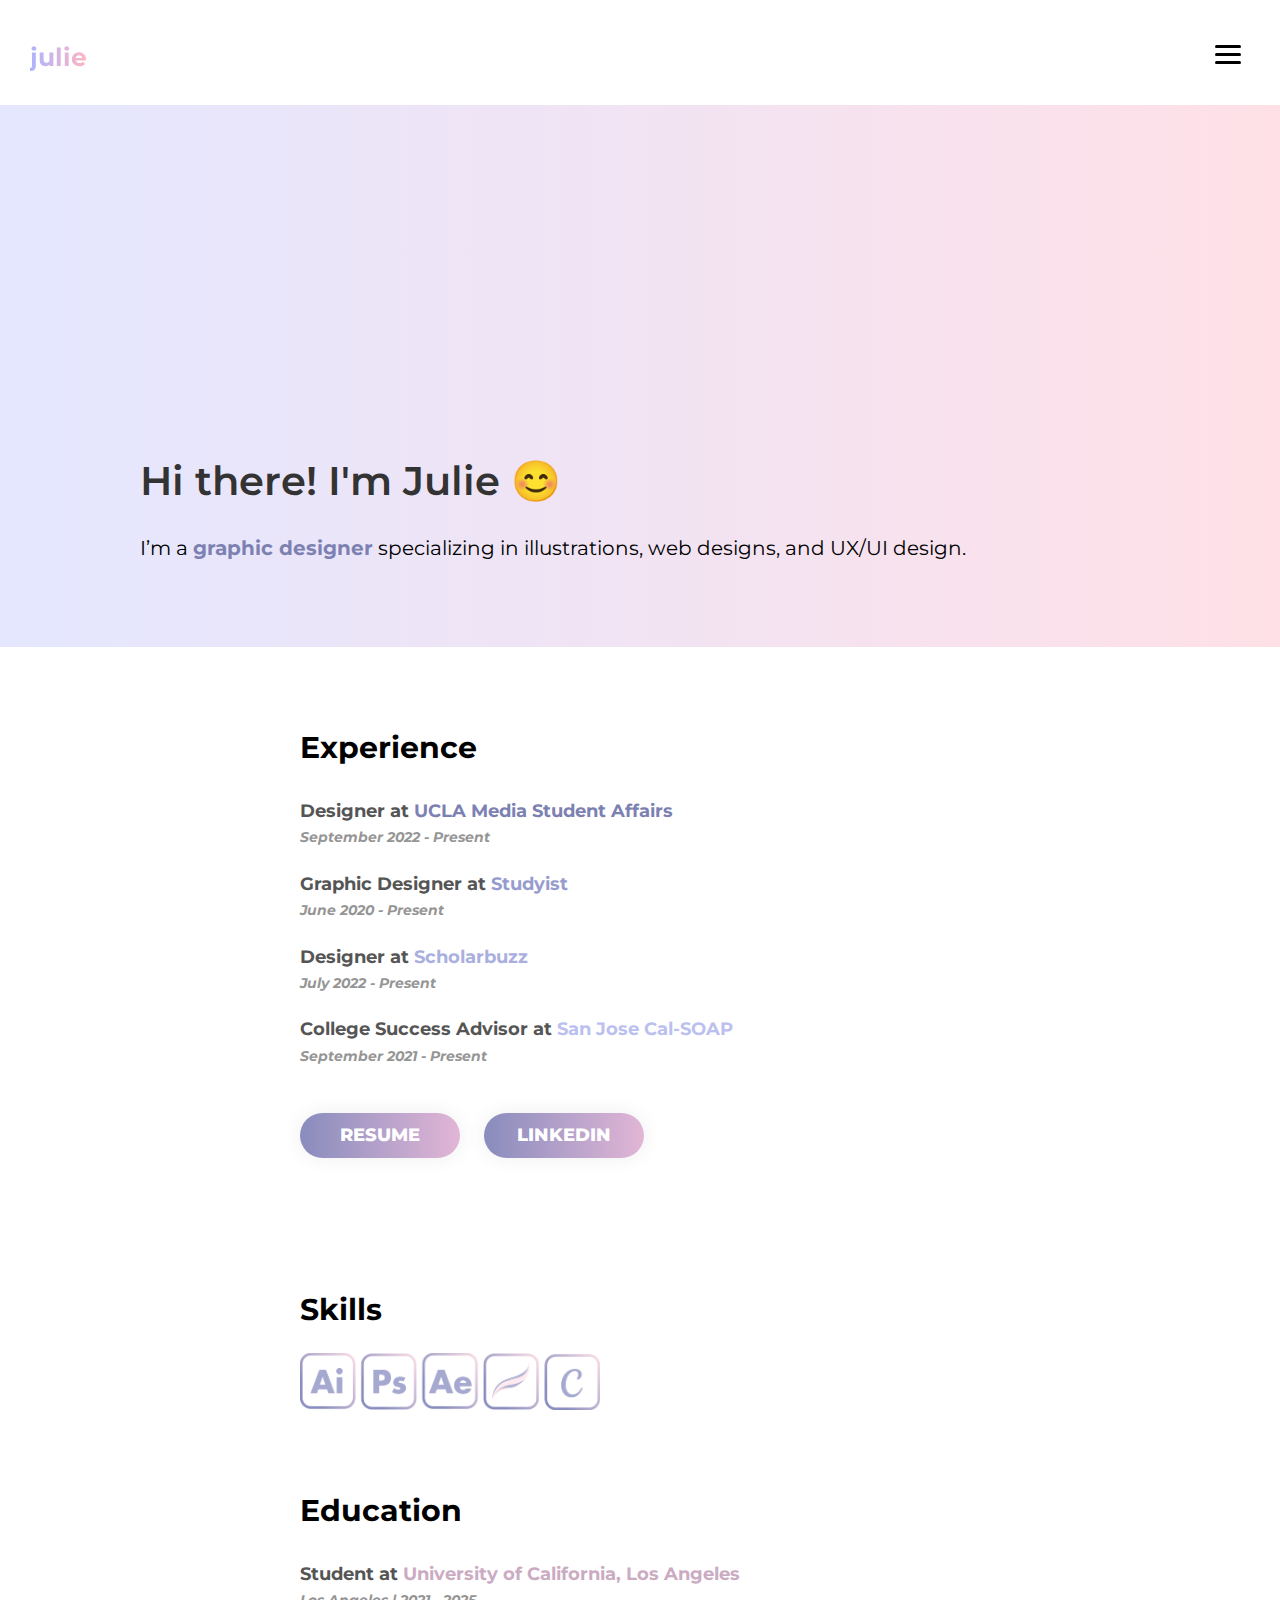
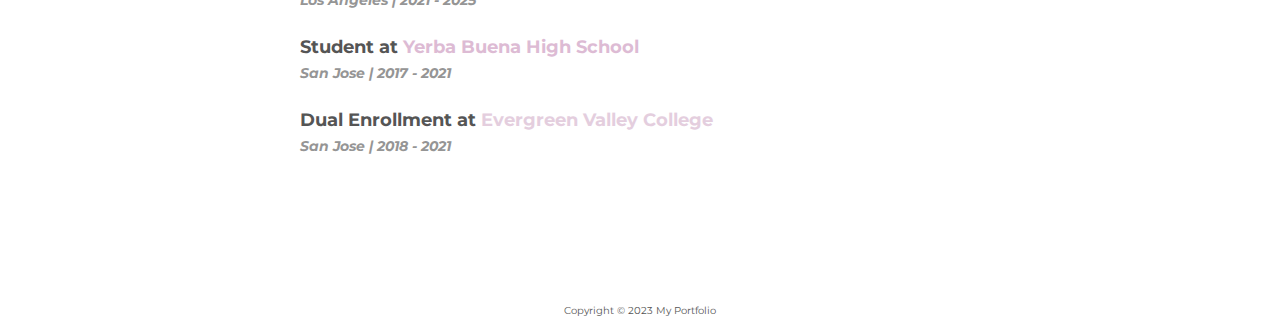
==== about.html @ 4f270ddb "Update about.html" ====
<!DOCTYPE html>
<html>
	<head>
		<title>About | Julie Phan</title>
		<meta charset="utf-8">
		<meta name="viewport" content="width=device-width, initial-scale=1.0, maximum-scale=1.0, user-scalable=no">
		<meta name="format-detection" content="telephone=no">
		<meta name="apple-mobile-web-app-capable" content="yes">
		<!-- Fonts-->
		<link rel="stylesheet" type="text/css" href="assets/fonts/fontawesome/font-awesome.min.css">
		<link rel="stylesheet" type="text/css" href="assets/fonts/pe-icon/pe-icon.css">
		<!-- Vendors-->
		<link rel="stylesheet" type="text/css" href="assets/vendors/bootstrap/grid.css">
		<link rel="stylesheet" type="text/css" href="assets/vendors/magnific-popup/magnific-popup.min.css">
		<link rel="stylesheet" type="text/css" href="assets/vendors/swiper/swiper.css">
		<!-- App & fonts-->
		<link rel="stylesheet" type="text/css" href="https://fonts.googleapis.com/css?family=Montserrat:300,400,500,600,700|Open+Sans:400,700">
		<link rel="stylesheet" type="text/css" id="app-stylesheet" href="assets/css/about.css">
		<link href="https://fonts.googleapis.com/css?family=Lexend" rel='stylesheet'>


	</head>
	
	<body>

		<div class="page-wrap" id="root">


			
			<!-- header -->
			<header class="header header--fixed">

				<div class="header__inner">
					<h5 class="logo">julie</h5>
					<div class="navbar-toggle" id="fs-button">
						<div class="navbar-icon"><span></span></div>
					</div>
				</div>
				
				<!-- fullscreenmenu__module -->
				<div class="fullscreenmenu__module" trigger="#fs-button">
					
					<!-- overlay-menu -->
					<nav class="overlay-menu">
						
						<!--  -->
						<ul class="wil-menu-list">
							<li class="current-menu-item"><a href="index.html">Home</a>
							</li>

							<li><a href="work.html">Work</a>
							</li>

							<li><a href="project.html">Project</a>
							</li>

							<li><a href="about.html">About</a>
							</li>
	
	
						</ul><!--  -->
						
					</nav><!-- End / overlay-menu -->
					
				</div><!-- End / fullscreenmenu__module -->
				
			</header><!-- End / header -->
			




	<!-- First Box -->

	<section class="bg-about">

	
<br>
<br>
<br>
<br>

			<div class="container">

				
				
				<section id="julie-img">
					<img src="assets/img/me.png" alt="">
				</section>
			
				
				<section id="julie-p">

					

					<h3 class="about__title"><br>Hi there! I'm Julie &#128522</h3>
					<br>
					<p class="about__text">I’m a <span style="color: #7C81B2"><strong>graphic designer</strong></span> specializing in illustrations, web designs, and UX/UI design. 

					<br>	

					</p>
			
				</section>

			</div>

			<br>
			<br>

	</section>

<section class="bg-white">

<div class="big-box">


<section class="about-huge-text">Experience</section>


	<div class="about-boxes">



		<div class="about-detail">

			Designer at
			<span style="color: #7C81B2">UCLA Media Student Affairs</span><br>
			<span style="color: #959595"><small><em>September 2022 - Present</em></small></span>

		</div>

		<br>

		<div class="about-detail">

			Graphic Designer at 
			<span style="color: #979CCE">Studyist</span><br>
			<span style="color: #959595"><small><em>June 2020 - Present</em></small></span>

		</div>

		<br>

		<div class="about-detail">

			Designer at
			<span style="color: #AAAFE0">Scholarbuzz</span><br>
			<span style="color: #959595"><small><em>July 2022 - Present</em></small></span>

		</div>

		<br>

		<div class="about-detail">

			College Success Advisor at
			<span style="color: #BBC0EF">San Jose Cal-SOAP</span><br>
			<span style="color: #959595"><small><em>September 2021 - Present</em></small></span>

		</div>

		<br>
		<br>

	</div>


		<a class="gradient-button gradient-button-1" a href="Julie_Phan_Resume.pdf" target="_blank">Resume</a>
		<a class="gradient-button gradient-button-2" a href="https://www.linkedin.com/in/juliephan12/" target="_blank">Linkedin</a>



<br>
<br>
<br>



<section class="about-huge-text">Skills</section>

<br>

		<img class="resize" src="assets/img/skills-logo.png" >



<section class="about-huge-text">Education</section>


	<div class="about-boxes">



		<div class="about-detail">

			Student at
			<span style="color: #CBABC2">University of California, Los Angeles</span><br>
			<span style="color: #959595"><small><em>Los Angeles | 2021 - 2025</em></small></span>

		</div>

		<br>

		<div class="about-detail">

			Student at
			<span style="color: #DDBBD4">Yerba Buena High School</span><br>
			<span style="color: #959595"><small><em>San Jose | 2017 - 2021</em></small></span>

		</div>

		<br>

		<div class="about-detail">

			Dual Enrollment at
			<span style="color: #E4CEDE">Evergreen Valley College</span><br>
			<span style="color: #959595"><small><em>San Jose | 2018 - 2021</em></small></span>

		</div>

		<br>
		<br>

	</div>



</div>
			<!-- footer -->

			<br>
			<br>
			<br>
			<br>

			<footer id="main-footer">
				<p>Copyright &copy; 2023 My Portfolio</p>

			</footer>



</section>






			<!-- End / Section -->
				

		<!-- Vendors-->
		<script type="text/javascript" src="assets/vendors/jquery/jquery.min.js"></script>
		<script type="text/javascript" src="assets/vendors/imagesloaded/imagesloaded.pkgd.js"></script>
		<script type="text/javascript" src="assets/vendors/isotope-layout/isotope.pkgd.js"></script>
		<script type="text/javascript" src="assets/vendors/jquery-one-page/jquery.nav.min.js"></script>
		<script type="text/javascript" src="assets/vendors/jquery.easing/jquery.easing.min.js"></script>
		<script type="text/javascript" src="assets/vendors/jquery.matchHeight/jquery.matchHeight.min.js"></script>
		<script type="text/javascript" src="assets/vendors/magnific-popup/jquery.magnific-popup.min.js"></script>
		<script type="text/javascript" src="assets/vendors/masonry-layout/masonry.pkgd.js"></script>
		<script type="text/javascript" src="assets/vendors/jquery.waypoints/jquery.waypoints.min.js"></script>
		<script type="text/javascript" src="assets/vendors/swiper/swiper.jquery.js"></script>
		<script type="text/javascript" src="assets/vendors/menu/menu.js"></script>
		<script type="text/javascript" src="assets/vendors/typed/typed.min.js"></script>
		<!-- App-->
		<script type="text/javascript" src="assets/js/main.js"></script>

	</body>
</html>
---- assets/fonts/pe-icon/pe-icon.css ----
@font-face {
	font-family: 'Pe-icon-7-stroke';
	src:url('fonts/Pe-icon-7-stroke.eot?d7yf1v');
	src:url('fonts/Pe-icon-7-stroke.eot?#iefixd7yf1v') format('embedded-opentype'),
		url('fonts/Pe-icon-7-stroke.woff?d7yf1v') format('woff'),
		url('fonts/Pe-icon-7-stroke.ttf?d7yf1v') format('truetype'),
		url('fonts/Pe-icon-7-stroke.svg?d7yf1v#Pe-icon-7-stroke') format('svg');
	font-weight: normal;
	font-style: normal;
}

[class^="pe-7s-"], [class*=" pe-7s-"] {
	font-family: 'Pe-icon-7-stroke';
	speak: none;
	font-style: normal;
	font-weight: normal;
	font-variant: normal;
	text-transform: none;
	line-height: 1;

	/* Better Font Rendering =========== */
	-webkit-font-smoothing: antialiased;
	-moz-osx-font-smoothing: grayscale;
}

.pe-7s-album:before {
	content: "\e6aa";
}
.pe-7s-arc:before {
	content: "\e6ab";
}
.pe-7s-back-2:before {
	content: "\e6ac";
}
.pe-7s-bandaid:before {
	content: "\e6ad";
}
.pe-7s-car:before {
	content: "\e6ae";
}
.pe-7s-diamond:before {
	content: "\e6af";
}
.pe-7s-door-lock:before {
	content: "\e6b0";
}
.pe-7s-eyedropper:before {
	content: "\e6b1";
}
.pe-7s-female:before {
	content: "\e6b2";
}
.pe-7s-gym:before {
	content: "\e6b3";
}
.pe-7s-hammer:before {
	content: "\e6b4";
}
.pe-7s-headphones:before {
	content: "\e6b5";
}
.pe-7s-helm:before {
	content: "\e6b6";
}
.pe-7s-hourglass:before {
	content: "\e6b7";
}
.pe-7s-leaf:before {
	content: "\e6b8";
}
.pe-7s-magic-wand:before {
	content: "\e6b9";
}
.pe-7s-male:before {
	content: "\e6ba";
}
.pe-7s-map-2:before {
	content: "\e6bb";
}
.pe-7s-next-2:before {
	content: "\e6bc";
}
.pe-7s-paint-bucket:before {
	content: "\e6bd";
}
.pe-7s-pendrive:before {
	content: "\e6be";
}
.pe-7s-photo:before {
	content: "\e6bf";
}
.pe-7s-piggy:before {
	content: "\e6c0";
}
.pe-7s-plugin:before {
	content: "\e6c1";
}
.pe-7s-refresh-2:before {
	content: "\e6c2";
}
.pe-7s-rocket:before {
	content: "\e6c3";
}
.pe-7s-settings:before {
	content: "\e6c4";
}
.pe-7s-shield:before {
	content: "\e6c5";
}
.pe-7s-smile:before {
	content: "\e6c6";
}
.pe-7s-usb:before {
	content: "\e6c7";
}
.pe-7s-vector:before {
	content: "\e6c8";
}
.pe-7s-wine:before {
	content: "\e6c9";
}
.pe-7s-cloud-upload:before {
	content: "\e68a";
}
.pe-7s-cash:before {
	content: "\e68c";
}
.pe-7s-close:before {
	content: "\e680";
}
.pe-7s-bluetooth:before {
	content: "\e68d";
}
.pe-7s-cloud-download:before {
	content: "\e68b";
}
.pe-7s-way:before {
	content: "\e68e";
}
.pe-7s-close-circle:before {
	content: "\e681";
}
.pe-7s-id:before {
	content: "\e68f";
}
.pe-7s-angle-up:before {
	content: "\e682";
}
.pe-7s-wristwatch:before {
	content: "\e690";
}
.pe-7s-angle-up-circle:before {
	content: "\e683";
}
.pe-7s-world:before {
	content: "\e691";
}
.pe-7s-angle-right:before {
	content: "\e684";
}
.pe-7s-volume:before {
	content: "\e692";
}
.pe-7s-angle-right-circle:before {
	content: "\e685";
}
.pe-7s-users:before {
	content: "\e693";
}
.pe-7s-angle-left:before {
	content: "\e686";
}
.pe-7s-user-female:before {
	content: "\e694";
}
.pe-7s-angle-left-circle:before {
	content: "\e687";
}
.pe-7s-up-arrow:before {
	content: "\e695";
}
.pe-7s-angle-down:before {
	content: "\e688";
}
.pe-7s-switch:before {
	content: "\e696";
}
.pe-7s-angle-down-circle:before {
	content: "\e689";
}
.pe-7s-scissors:before {
	content: "\e697";
}
.pe-7s-wallet:before {
	content: "\e600";
}
.pe-7s-safe:before {
	content: "\e698";
}
.pe-7s-volume2:before {
	content: "\e601";
}
.pe-7s-volume1:before {
	content: "\e602";
}
.pe-7s-voicemail:before {
	content: "\e603";
}
.pe-7s-video:before {
	content: "\e604";
}
.pe-7s-user:before {
	content: "\e605";
}
.pe-7s-upload:before {
	content: "\e606";
}
.pe-7s-unlock:before {
	content: "\e607";
}
.pe-7s-umbrella:before {
	content: "\e608";
}
.pe-7s-trash:before {
	content: "\e609";
}
.pe-7s-tools:before {
	content: "\e60a";
}
.pe-7s-timer:before {
	content: "\e60b";
}
.pe-7s-ticket:before {
	content: "\e60c";
}
.pe-7s-target:before {
	content: "\e60d";
}
.pe-7s-sun:before {
	content: "\e60e";
}
.pe-7s-study:before {
	content: "\e60f";
}
.pe-7s-stopwatch:before {
	content: "\e610";
}
.pe-7s-star:before {
	content: "\e611";
}
.pe-7s-speaker:before {
	content: "\e612";
}
.pe-7s-signal:before {
	content: "\e613";
}
.pe-7s-shuffle:before {
	content: "\e614";
}
.pe-7s-shopbag:before {
	content: "\e615";
}
.pe-7s-share:before {
	content: "\e616";
}
.pe-7s-server:before {
	content: "\e617";
}
.pe-7s-search:before {
	content: "\e618";
}
.pe-7s-film:before {
	content: "\e6a5";
}
.pe-7s-science:before {
	content: "\e619";
}
.pe-7s-disk:before {
	content: "\e6a6";
}
.pe-7s-ribbon:before {
	content: "\e61a";
}
.pe-7s-repeat:before {
	content: "\e61b";
}
.pe-7s-refresh:before {
	content: "\e61c";
}
.pe-7s-add-user:before {
	content: "\e6a9";
}
.pe-7s-refresh-cloud:before {
	content: "\e61d";
}
.pe-7s-paperclip:before {
	content: "\e69c";
}
.pe-7s-radio:before {
	content: "\e61e";
}
.pe-7s-note2:before {
	content: "\e69d";
}
.pe-7s-print:before {
	content: "\e61f";
}
.pe-7s-network:before {
	content: "\e69e";
}
.pe-7s-prev:before {
	content: "\e620";
}
.pe-7s-mute:before {
	content: "\e69f";
}
.pe-7s-power:before {
	content: "\e621";
}
.pe-7s-medal:before {
	content: "\e6a0";
}
.pe-7s-portfolio:before {
	content: "\e622";
}
.pe-7s-like2:before {
	content: "\e6a1";
}
.pe-7s-plus:before {
	content: "\e623";
}
.pe-7s-left-arrow:before {
	content: "\e6a2";
}
.pe-7s-play:before {
	content: "\e624";
}
.pe-7s-key:before {
	content: "\e6a3";
}
.pe-7s-plane:before {
	content: "\e625";
}
.pe-7s-joy:before {
	content: "\e6a4";
}
.pe-7s-photo-gallery:before {
	content: "\e626";
}
.pe-7s-pin:before {
	content: "\e69b";
}
.pe-7s-phone:before {
	content: "\e627";
}
.pe-7s-plug:before {
	content: "\e69a";
}
.pe-7s-pen:before {
	content: "\e628";
}
.pe-7s-right-arrow:before {
	content: "\e699";
}
.pe-7s-paper-plane:before {
	content: "\e629";
}
.pe-7s-delete-user:before {
	content: "\e6a7";
}
.pe-7s-paint:before {
	content: "\e62a";
}
.pe-7s-bottom-arrow:before {
	content: "\e6a8";
}
.pe-7s-notebook:before {
	content: "\e62b";
}
.pe-7s-note:before {
	content: "\e62c";
}
.pe-7s-next:before {
	content: "\e62d";
}
.pe-7s-news-paper:before {
	content: "\e62e";
}
.pe-7s-musiclist:before {
	content: "\e62f";
}
.pe-7s-music:before {
	content: "\e630";
}
.pe-7s-mouse:before {
	content: "\e631";
}
.pe-7s-more:before {
	content: "\e632";
}
.pe-7s-moon:before {
	content: "\e633";
}
.pe-7s-monitor:before {
	content: "\e634";
}
.pe-7s-micro:before {
	content: "\e635";
}
.pe-7s-menu:before {
	content: "\e636";
}
.pe-7s-map:before {
	content: "\e637";
}
.pe-7s-map-marker:before {
	content: "\e638";
}
.pe-7s-mail:before {
	content: "\e639";
}
.pe-7s-mail-open:before {
	content: "\e63a";
}
.pe-7s-mail-open-file:before {
	content: "\e63b";
}
.pe-7s-magnet:before {
	content: "\e63c";
}
.pe-7s-loop:before {
	content: "\e63d";
}
.pe-7s-look:before {
	content: "\e63e";
}
.pe-7s-lock:before {
	content: "\e63f";
}
.pe-7s-lintern:before {
	content: "\e640";
}
.pe-7s-link:before {
	content: "\e641";
}
.pe-7s-like:before {
	content: "\e642";
}
.pe-7s-light:before {
	content: "\e643";
}
.pe-7s-less:before {
	content: "\e644";
}
.pe-7s-keypad:before {
	content: "\e645";
}
.pe-7s-junk:before {
	content: "\e646";
}
.pe-7s-info:before {
	content: "\e647";
}
.pe-7s-home:before {
	content: "\e648";
}
.pe-7s-help2:before {
	content: "\e649";
}
.pe-7s-help1:before {
	content: "\e64a";
}
.pe-7s-graph3:before {
	content: "\e64b";
}
.pe-7s-graph2:before {
	content: "\e64c";
}
.pe-7s-graph1:before {
	content: "\e64d";
}
.pe-7s-graph:before {
	content: "\e64e";
}
.pe-7s-global:before {
	content: "\e64f";
}
.pe-7s-gleam:before {
	content: "\e650";
}
.pe-7s-glasses:before {
	content: "\e651";
}
.pe-7s-gift:before {
	content: "\e652";
}
.pe-7s-folder:before {
	content: "\e653";
}
.pe-7s-flag:before {
	content: "\e654";
}
.pe-7s-filter:before {
	content: "\e655";
}
.pe-7s-file:before {
	content: "\e656";
}
.pe-7s-expand1:before {
	content: "\e657";
}
.pe-7s-exapnd2:before {
	content: "\e658";
}
.pe-7s-edit:before {
	content: "\e659";
}
.pe-7s-drop:before {
	content: "\e65a";
}
.pe-7s-drawer:before {
	content: "\e65b";
}
.pe-7s-download:before {
	content: "\e65c";
}
.pe-7s-display2:before {
	content: "\e65d";
}
.pe-7s-display1:before {
	content: "\e65e";
}
.pe-7s-diskette:before {
	content: "\e65f";
}
.pe-7s-date:before {
	content: "\e660";
}
.pe-7s-cup:before {
	content: "\e661";
}
.pe-7s-culture:before {
	content: "\e662";
}
.pe-7s-crop:before {
	content: "\e663";
}
.pe-7s-credit:before {
	content: "\e664";
}
.pe-7s-copy-file:before {
	content: "\e665";
}
.pe-7s-config:before {
	content: "\e666";
}
.pe-7s-compass:before {
	content: "\e667";
}
.pe-7s-comment:before {
	content: "\e668";
}
.pe-7s-coffee:before {
	content: "\e669";
}
.pe-7s-cloud:before {
	content: "\e66a";
}
.pe-7s-clock:before {
	content: "\e66b";
}
.pe-7s-check:before {
	content: "\e66c";
}
.pe-7s-chat:before {
	content: "\e66d";
}
.pe-7s-cart:before {
	content: "\e66e";
}
.pe-7s-camera:before {
	content: "\e66f";
}
.pe-7s-call:before {
	content: "\e670";
}
.pe-7s-calculator:before {
	content: "\e671";
}
.pe-7s-browser:before {
	content: "\e672";
}
.pe-7s-box2:before {
	content: "\e673";
}
.pe-7s-box1:before {
	content: "\e674";
}
.pe-7s-bookmarks:before {
	content: "\e675";
}
.pe-7s-bicycle:before {
	content: "\e676";
}
.pe-7s-bell:before {
	content: "\e677";
}
.pe-7s-battery:before {
	content: "\e678";
}
.pe-7s-ball:before {
	content: "\e679";
}
.pe-7s-back:before {
	content: "\e67a";
}
.pe-7s-attention:before {
	content: "\e67b";
}
.pe-7s-anchor:before {
	content: "\e67c";
}
.pe-7s-albums:before {
	content: "\e67d";
}
.pe-7s-alarm:before {
	content: "\e67e";
}
.pe-7s-airplay:before {
	content: "\e67f";
}
---- assets/vendors/bootstrap/grid.css ----
/*!
 * Bootstrap v3.3.7 (http://getbootstrap.com)
 * Copyright 2011-2016 Twitter, Inc.
 * Licensed under MIT (https://github.com/twbs/bootstrap/blob/master/LICENSE)
 */
html{font-family:sans-serif;-ms-text-size-adjust:100%;-webkit-text-size-adjust:100%}body{margin:0}article,aside,details,figcaption,figure,footer,header,hgroup,main,menu,nav,section,summary{display:block}audio,canvas,progress,video{display:inline-block;vertical-align:baseline}audio:not([controls]){display:none;height:0}[hidden],template{display:none}a{background-color:transparent}a:active,a:hover{outline:0}abbr[title]{border-bottom:1px dotted}b,strong{font-weight:bold}dfn{font-style:italic}h1{font-size:2em;margin:0.67em 0}mark{background:#ff0;color:#000}small{font-size:80%}sub,sup{font-size:75%;line-height:0;position:relative;vertical-align:baseline}sup{top:-0.5em}sub{bottom:-0.25em}img{border:0}svg:not(:root){overflow:hidden}figure{margin:1em 40px}hr{-webkit-box-sizing:content-box;-moz-box-sizing:content-box;box-sizing:content-box;height:0}pre{overflow:auto}code,kbd,pre,samp{font-family:monospace, monospace;font-size:1em}button,input,optgroup,select,textarea{color:inherit;font:inherit;margin:0}button{overflow:visible}button,select{text-transform:none}button,html input[type="button"],input[type="reset"],input[type="submit"]{-webkit-appearance:button;cursor:pointer}button[disabled],html input[disabled]{cursor:default}button::-moz-focus-inner,input::-moz-focus-inner{border:0;padding:0}input{line-height:normal}input[type="checkbox"],input[type="radio"]{-webkit-box-sizing:border-box;-moz-box-sizing:border-box;box-sizing:border-box;padding:0}input[type="number"]::-webkit-inner-spin-button,input[type="number"]::-webkit-outer-spin-button{height:auto}input[type="search"]{-webkit-appearance:textfield;-webkit-box-sizing:content-box;-moz-box-sizing:content-box;box-sizing:content-box}input[type="search"]::-webkit-search-cancel-button,input[type="search"]::-webkit-search-decoration{-webkit-appearance:none}fieldset{border:1px solid #c0c0c0;margin:0 2px;padding:0.35em 0.625em 0.75em}legend{border:0;padding:0}textarea{overflow:auto}optgroup{font-weight:bold}table{border-collapse:collapse;border-spacing:0}td,th{padding:0}*{-webkit-box-sizing:border-box;-moz-box-sizing:border-box;box-sizing:border-box}*:before,*:after{-webkit-box-sizing:border-box;-moz-box-sizing:border-box;box-sizing:border-box}html{font-size:10px;-webkit-tap-highlight-color:rgba(0,0,0,0)}body{font-family:"Helvetica Neue",Helvetica,Arial,sans-serif;font-size:14px;line-height:1.42857143;color:#333;background-color:#fff}input,button,select,textarea{font-family:inherit;font-size:inherit;line-height:inherit}a{color:#337ab7;text-decoration:none}a:hover,a:focus{color:#23527c;text-decoration:underline}a:focus{outline:5px auto -webkit-focus-ring-color;outline-offset:-2px}figure{margin:0}img{vertical-align:middle}.img-responsive{display:block;max-width:100%;height:auto}.img-rounded{border-radius:6px}.img-thumbnail{padding:4px;line-height:1.42857143;background-color:#fff;border:1px solid #ddd;border-radius:4px;-webkit-transition:all .2s ease-in-out;-o-transition:all .2s ease-in-out;transition:all .2s ease-in-out;display:inline-block;max-width:100%;height:auto}.img-circle{border-radius:50%}hr{margin-top:20px;margin-bottom:20px;border:0;border-top:1px solid #eee}.sr-only{position:absolute;width:1px;height:1px;margin:-1px;padding:0;overflow:hidden;clip:rect(0, 0, 0, 0);border:0}.sr-only-focusable:active,.sr-only-focusable:focus{position:static;width:auto;height:auto;margin:0;overflow:visible;clip:auto}[role="button"]{cursor:pointer}.container{margin-right:auto;margin-left:auto;padding-left:15px;padding-right:15px}@media (min-width:768px){.container{width:750px}}@media (min-width:992px){.container{width:970px}}@media (min-width:1200px){.container{width:1170px}}.container-fluid{margin-right:auto;margin-left:auto;padding-left:15px;padding-right:15px}.row{margin-left:-15px;margin-right:-15px}.col-xs-1, .col-sm-1, .col-md-1, .col-lg-1, .col-xs-2, .col-sm-2, .col-md-2, .col-lg-2, .col-xs-3, .col-sm-3, .col-md-3, .col-lg-3, .col-xs-4, .col-sm-4, .col-md-4, .col-lg-4, .col-xs-5, .col-sm-5, .col-md-5, .col-lg-5, .col-xs-6, .col-sm-6, .col-md-6, .col-lg-6, .col-xs-7, .col-sm-7, .col-md-7, .col-lg-7, .col-xs-8, .col-sm-8, .col-md-8, .col-lg-8, .col-xs-9, .col-sm-9, .col-md-9, .col-lg-9, .col-xs-10, .col-sm-10, .col-md-10, .col-lg-10, .col-xs-11, .col-sm-11, .col-md-11, .col-lg-11, .col-xs-12, .col-sm-12, .col-md-12, .col-lg-12{position:relative;min-height:1px;padding-left:15px;padding-right:15px}.col-xs-1, .col-xs-2, .col-xs-3, .col-xs-4, .col-xs-5, .col-xs-6, .col-xs-7, .col-xs-8, .col-xs-9, .col-xs-10, .col-xs-11, .col-xs-12{float:left}.col-xs-12{width:100%}.col-xs-11{width:91.66666667%}.col-xs-10{width:83.33333333%}.col-xs-9{width:75%}.col-xs-8{width:66.66666667%}.col-xs-7{width:58.33333333%}.col-xs-6{width:50%}.col-xs-5{width:41.66666667%}.col-xs-4{width:33.33333333%}.col-xs-3{width:25%}.col-xs-2{width:16.66666667%}.col-xs-1{width:8.33333333%}.col-xs-pull-12{right:100%}.col-xs-pull-11{right:91.66666667%}.col-xs-pull-10{right:83.33333333%}.col-xs-pull-9{right:75%}.col-xs-pull-8{right:66.66666667%}.col-xs-pull-7{right:58.33333333%}.col-xs-pull-6{right:50%}.col-xs-pull-5{right:41.66666667%}.col-xs-pull-4{right:33.33333333%}.col-xs-pull-3{right:25%}.col-xs-pull-2{right:16.66666667%}.col-xs-pull-1{right:8.33333333%}.col-xs-pull-0{right:auto}.col-xs-push-12{left:100%}.col-xs-push-11{left:91.66666667%}.col-xs-push-10{left:83.33333333%}.col-xs-push-9{left:75%}.col-xs-push-8{left:66.66666667%}.col-xs-push-7{left:58.33333333%}.col-xs-push-6{left:50%}.col-xs-push-5{left:41.66666667%}.col-xs-push-4{left:33.33333333%}.col-xs-push-3{left:25%}.col-xs-push-2{left:16.66666667%}.col-xs-push-1{left:8.33333333%}.col-xs-push-0{left:auto}.col-xs-offset-12{margin-left:100%}.col-xs-offset-11{margin-left:91.66666667%}.col-xs-offset-10{margin-left:83.33333333%}.col-xs-offset-9{margin-left:75%}.col-xs-offset-8{margin-left:66.66666667%}.col-xs-offset-7{margin-left:58.33333333%}.col-xs-offset-6{margin-left:50%}.col-xs-offset-5{margin-left:41.66666667%}.col-xs-offset-4{margin-left:33.33333333%}.col-xs-offset-3{margin-left:25%}.col-xs-offset-2{margin-left:16.66666667%}.col-xs-offset-1{margin-left:8.33333333%}.col-xs-offset-0{margin-left:0}@media (min-width:768px){.col-sm-1, .col-sm-2, .col-sm-3, .col-sm-4, .col-sm-5, .col-sm-6, .col-sm-7, .col-sm-8, .col-sm-9, .col-sm-10, .col-sm-11, .col-sm-12{float:left}.col-sm-12{width:100%}.col-sm-11{width:91.66666667%}.col-sm-10{width:83.33333333%}.col-sm-9{width:75%}.col-sm-8{width:66.66666667%}.col-sm-7{width:58.33333333%}.col-sm-6{width:50%}.col-sm-5{width:41.66666667%}.col-sm-4{width:33.33333333%}.col-sm-3{width:25%}.col-sm-2{width:16.66666667%}.col-sm-1{width:8.33333333%}.col-sm-pull-12{right:100%}.col-sm-pull-11{right:91.66666667%}.col-sm-pull-10{right:83.33333333%}.col-sm-pull-9{right:75%}.col-sm-pull-8{right:66.66666667%}.col-sm-pull-7{right:58.33333333%}.col-sm-pull-6{right:50%}.col-sm-pull-5{right:41.66666667%}.col-sm-pull-4{right:33.33333333%}.col-sm-pull-3{right:25%}.col-sm-pull-2{right:16.66666667%}.col-sm-pull-1{right:8.33333333%}.col-sm-pull-0{right:auto}.col-sm-push-12{left:100%}.col-sm-push-11{left:91.66666667%}.col-sm-push-10{left:83.33333333%}.col-sm-push-9{left:75%}.col-sm-push-8{left:66.66666667%}.col-sm-push-7{left:58.33333333%}.col-sm-push-6{left:50%}.col-sm-push-5{left:41.66666667%}.col-sm-push-4{left:33.33333333%}.col-sm-push-3{left:25%}.col-sm-push-2{left:16.66666667%}.col-sm-push-1{left:8.33333333%}.col-sm-push-0{left:auto}.col-sm-offset-12{margin-left:100%}.col-sm-offset-11{margin-left:91.66666667%}.col-sm-offset-10{margin-left:83.33333333%}.col-sm-offset-9{margin-left:75%}.col-sm-offset-8{margin-left:66.66666667%}.col-sm-offset-7{margin-left:58.33333333%}.col-sm-offset-6{margin-left:50%}.col-sm-offset-5{margin-left:41.66666667%}.col-sm-offset-4{margin-left:33.33333333%}.col-sm-offset-3{margin-left:25%}.col-sm-offset-2{margin-left:16.66666667%}.col-sm-offset-1{margin-left:8.33333333%}.col-sm-offset-0{margin-left:0}}@media (min-width:992px){.col-md-1, .col-md-2, .col-md-3, .col-md-4, .col-md-5, .col-md-6, .col-md-7, .col-md-8, .col-md-9, .col-md-10, .col-md-11, .col-md-12{float:left}.col-md-12{width:100%}.col-md-11{width:91.66666667%}.col-md-10{width:83.33333333%}.col-md-9{width:75%}.col-md-8{width:66.66666667%}.col-md-7{width:58.33333333%}.col-md-6{width:50%}.col-md-5{width:41.66666667%}.col-md-4{width:33.33333333%}.col-md-3{width:25%}.col-md-2{width:16.66666667%}.col-md-1{width:8.33333333%}.col-md-pull-12{right:100%}.col-md-pull-11{right:91.66666667%}.col-md-pull-10{right:83.33333333%}.col-md-pull-9{right:75%}.col-md-pull-8{right:66.66666667%}.col-md-pull-7{right:58.33333333%}.col-md-pull-6{right:50%}.col-md-pull-5{right:41.66666667%}.col-md-pull-4{right:33.33333333%}.col-md-pull-3{right:25%}.col-md-pull-2{right:16.66666667%}.col-md-pull-1{right:8.33333333%}.col-md-pull-0{right:auto}.col-md-push-12{left:100%}.col-md-push-11{left:91.66666667%}.col-md-push-10{left:83.33333333%}.col-md-push-9{left:75%}.col-md-push-8{left:66.66666667%}.col-md-push-7{left:58.33333333%}.col-md-push-6{left:50%}.col-md-push-5{left:41.66666667%}.col-md-push-4{left:33.33333333%}.col-md-push-3{left:25%}.col-md-push-2{left:16.66666667%}.col-md-push-1{left:8.33333333%}.col-md-push-0{left:auto}.col-md-offset-12{margin-left:100%}.col-md-offset-11{margin-left:91.66666667%}.col-md-offset-10{margin-left:83.33333333%}.col-md-offset-9{margin-left:75%}.col-md-offset-8{margin-left:66.66666667%}.col-md-offset-7{margin-left:58.33333333%}.col-md-offset-6{margin-left:50%}.col-md-offset-5{margin-left:41.66666667%}.col-md-offset-4{margin-left:33.33333333%}.col-md-offset-3{margin-left:25%}.col-md-offset-2{margin-left:16.66666667%}.col-md-offset-1{margin-left:8.33333333%}.col-md-offset-0{margin-left:0}}@media (min-width:1200px){.col-lg-1, .col-lg-2, .col-lg-3, .col-lg-4, .col-lg-5, .col-lg-6, .col-lg-7, .col-lg-8, .col-lg-9, .col-lg-10, .col-lg-11, .col-lg-12{float:left}.col-lg-12{width:100%}.col-lg-11{width:91.66666667%}.col-lg-10{width:83.33333333%}.col-lg-9{width:75%}.col-lg-8{width:66.66666667%}.col-lg-7{width:58.33333333%}.col-lg-6{width:50%}.col-lg-5{width:41.66666667%}.col-lg-4{width:33.33333333%}.col-lg-3{width:25%}.col-lg-2{width:16.66666667%}.col-lg-1{width:8.33333333%}.col-lg-pull-12{right:100%}.col-lg-pull-11{right:91.66666667%}.col-lg-pull-10{right:83.33333333%}.col-lg-pull-9{right:75%}.col-lg-pull-8{right:66.66666667%}.col-lg-pull-7{right:58.33333333%}.col-lg-pull-6{right:50%}.col-lg-pull-5{right:41.66666667%}.col-lg-pull-4{right:33.33333333%}.col-lg-pull-3{right:25%}.col-lg-pull-2{right:16.66666667%}.col-lg-pull-1{right:8.33333333%}.col-lg-pull-0{right:auto}.col-lg-push-12{left:100%}.col-lg-push-11{left:91.66666667%}.col-lg-push-10{left:83.33333333%}.col-lg-push-9{left:75%}.col-lg-push-8{left:66.66666667%}.col-lg-push-7{left:58.33333333%}.col-lg-push-6{left:50%}.col-lg-push-5{left:41.66666667%}.col-lg-push-4{left:33.33333333%}.col-lg-push-3{left:25%}.col-lg-push-2{left:16.66666667%}.col-lg-push-1{left:8.33333333%}.col-lg-push-0{left:auto}.col-lg-offset-12{margin-left:100%}.col-lg-offset-11{margin-left:91.66666667%}.col-lg-offset-10{margin-left:83.33333333%}.col-lg-offset-9{margin-left:75%}.col-lg-offset-8{margin-left:66.66666667%}.col-lg-offset-7{margin-left:58.33333333%}.col-lg-offset-6{margin-left:50%}.col-lg-offset-5{margin-left:41.66666667%}.col-lg-offset-4{margin-left:33.33333333%}.col-lg-offset-3{margin-left:25%}.col-lg-offset-2{margin-left:16.66666667%}.col-lg-offset-1{margin-left:8.33333333%}.col-lg-offset-0{margin-left:0}}.clearfix:before,.clearfix:after,.container:before,.container:after,.container-fluid:before,.container-fluid:after,.row:before,.row:after{content:" ";display:table}.clearfix:after,.container:after,.container-fluid:after,.row:after{clear:both}.center-block{display:block;margin-left:auto;margin-right:auto}.pull-right{float:right !important}.pull-left{float:left !important}.hide{display:none !important}.show{display:block !important}.invisible{visibility:hidden}.text-hide{font:0/0 a;color:transparent;text-shadow:none;background-color:transparent;border:0}.hidden{display:none !important}.affix{position:fixed}
---- assets/css/about.css ----
/*--------------------------------------------------------------------------------

	# Minimis Template 1.0 - Mar 1, 2018
	# ------------------------------------------------------------------------
	# Designed & coded by Awe7
	# Websites:  http://www.awe7.com -  Email: info@awe7.com

----------------------------------------------------------------------------------

	1. base
	2. button
	3. form-item
	4. button
	5. about
	6. contact
	7. form_item
	8. fullscreenmenu
	9. grid-css
	10. hoverbox
	11. page_title
	12. post_detail
	13. post
	14. progress
	15. socialicon
	16. title
	17. typing
	18. work_detail
	19. work
	20. footer
	21. header-01
	22. Layout
	23. Grid Boostrap 
	24. Font size
	25. Margin Padding
	26. Swiper
	27. Swiper

--------------------------------------------------------------------------------*/

/* 1. base
--------------------------------------------------------------------------------*/





a[disabled], input[disabled], button[disabled], textarea[disabled] {
    cursor: not-allowed !important;
    opacity: .5 !important;
}

a:focus, input:focus, button:focus, textarea:focus {
    outline: none;
}

p {
    margin-top: 0;
    margin-bottom: 10px;
}

img {
    max-width: 100%;
    height: auto;
    border: 0;
}

.page-wrap {
    overflow: hidden;
}

.awe-section {
    position: relative;
    background-repeat: no-repeat;
    background-size: cover;
    background-position: center center;
    z-index: 9;
    padding-top: 50px;
    padding-bottom: 50px;
}

@media (min-width: 320px) {
    .awe-section {
        padding-top: calc(6.81818vw + 28.18182px);
        padding-bottom: calc(6.81818vw + 28.18182px);
    }
}

@media (min-width: 1200px) {
    .awe-section {
        padding-top: 110px;
        padding-bottom: 110px;
    }
}

.awe-text-left, .text-left {
    text-align: left !important;
}

.awe-text-center, .text-center {
    text-align: center !important;
}

.awe-text-right, .text-right {
    text-align: right !important;
}


.awe-round {
    border-radius: 5px !important;
}

.awe-pill {
    border-radius: 50% !important;
}

.awe-tb {
    display: table;
    width: 100%;
    height: 100%;
}

.awe-tb__cell {
    display: table-cell;
    vertical-align: middle;
}

.awe-overlay, [data-gradient-bg] > canvas {
    position: absolute;
    width: 100%;
    height: 100%;
    top: 0;
    left: 0;
    z-index: -1;
}

.awe-overlay {
    background-color: white;
}

.bg-fixed {
    background-attachment: fixed;
}

.awe-bg-cover {
    background-repeat: no-repeat;
    background-size: cover;
    background-position: center center;
}

.full {
    width: 100%;
    height: 100vh;
}

.embed-responsive {
    position: relative;
    display: block;
    height: 0;
    padding: 0;
    overflow: hidden;
}

.embed-responsive.embed-responsive-4by3 {
    padding-bottom: 75%;
}

.embed-responsive.embed-responsive-16by9 {
    padding-bottom: 56.25%;
}

.embed-responsive .embed-responsive-item, .embed-responsive iframe,
.embed-responsive embed, .embed-responsive object {
    position: absolute;
    top: 0;
    bottom: 0;
    left: 0;
    width: 100%;
    height: 100%;
    border: 0;
}

/* table Responsive */

.table-responsive-01 {
    width: 100%;
    overflow-y: hidden;
    overflow-x: auto;
}

.table-responsive-01 table > thead > tr > th,
.table-responsive-01 table > thead > tr > td,
.table-responsive-01 table > tbody > tr > th,
.table-responsive-01 table > tbody > tr > td,
.table-responsive-01 table > tfoot > tr > th,
.table-responsive-01 table > tfoot > tr > td {
    white-space: nowrap;
}

@media (max-width: 991px) {
    .table-responsive-02 table, .table-responsive-02 thead,
    .table-responsive-02 tbody, .table-responsive-02 th, .table-responsive-02 td,
    .table-responsive-02 tr {
        display: block;
    }

    .table-responsive-02 thead {
        border-top: 1px solid #e8e8e8 !important;
        border-bottom: none !important;
    }

    .table-responsive-02 thead tr {
        position: absolute;
        top: -9999px;
        left: -9999px;
    }

    .table-responsive-02 tr {
        padding: 15px 0;
        border-left: 1px solid #e8e8e8;
        border-right: 1px solid #e8e8e8;
    }

    .table-responsive-02 td {
        position: relative;
        padding: 15px 10px 15px 30% !important;
    }

    .table-responsive-02 td:before {
        content: attr(data-th);
        position: absolute;
        top: 15px;
        left: 20px;
        width: 25%;
        padding-right: 10px;
    }
}

a {
    color: #ff594f;
}

a:focus {
    text-decoration: none;
}

::-moz-selection {
    color: #fff;
    background-color: #333;
}

::selection {
    color: #fff;
    background-color: #333;
}

.awe-section {
    padding-top: 40px;
    padding-bottom: 40px;
}

@media (min-width: 320px) {
    .awe-section {
        padding-top: calc(4.54545vw + 25.45455px);
        padding-bottom: calc(4.54545vw + 25.45455px);
    }
}

@media (min-width: 1200px) {
    .awe-section {
        padding-top: 80px;
        padding-bottom: 80px;
    }
}

hr {
    margin-top: 10px;
    margin-bottom: 10px;
    border-color: #ebebeb;
}

.page-wrap {
    position: relative;
}


/* 3. form-item
--------------------------------------------------------------------------------*/

input:not([type="button"]):not([type="submit"]):not([type="radio"]):not([type="checkbox"]):not([type="color"]),
select2, textarea, select, product__number:not([type="text"]) {
    box-shadow: none;
    outline: none;
    margin: 0;
    border-radius: 0;
    padding: 0 15px;
    line-height: 48px;
    border: 1px solid #ebebeb;
    color: #c0c0c0;
    font-size: 14px;
    vertical-align: middle;
    height: 50px;
    width: 100%;
}

input:not([type="button"]):not([type="submit"]):not([type="radio"]):not([type="checkbox"]):not([type="color"])::-webkit-input-placeholder,
select2::-webkit-input-placeholder, textarea::-webkit-input-placeholder,
select::-webkit-input-placeholder,
product__number:not([type="text"])::-webkit-input-placeholder {
    color: #c0c0c0;
    text-transform: capitalize;
}

input:not([type="button"]):not([type="submit"]):not([type="radio"]):not([type="checkbox"]):not([type="color"])::-moz-placeholder,
select2::-moz-placeholder, textarea::-moz-placeholder, select::-moz-placeholder,
product__number:not([type="text"])::-moz-placeholder {
    color: #c0c0c0;
    text-transform: capitalize;
}

input:not([type="button"]):not([type="submit"]):not([type="radio"]):not([type="checkbox"]):not([type="color"]):-moz-placeholder,
select2:-moz-placeholder, textarea:-moz-placeholder, select:-moz-placeholder,
product__number:not([type="text"]):-moz-placeholder {
    color: #c0c0c0;
    text-transform: capitalize;
}

input:not([type="button"]):not([type="submit"]):not([type="radio"]):not([type="checkbox"]):not([type="color"]):-ms-input-placeholder,
select2:-ms-input-placeholder, textarea:-ms-input-placeholder,
select:-ms-input-placeholder,
product__number:not([type="text"]):-ms-input-placeholder {
    color: #c0c0c0;
    text-transform: capitalize;
}

input:not([type="button"]):not([type="submit"]):not([type="radio"]):not([type="checkbox"]):not([type="color"])[disabled],
select2[disabled], textarea[disabled], select[disabled],
product__number:not([type="text"])[disabled] {
    opacity: .65;
    cursor: not-allowed;
}

input:not([type="button"]):not([type="submit"]):not([type="radio"]):not([type="checkbox"]):not([type="color"]),
textarea {
    -webkit-appearance: none;
       -moz-appearance: none;
            appearance: none;
}

input[type="checkbox"], input[type="radio"] {
    width: auto !important;
}

textarea {
    line-height: 1.3;
    padding-top: 10px;
    padding-bottom: 10px;
    min-height: 80px;
    resize: none;
}

/* Typography */

body {
    margin: 0;
    padding: 0;
    line-height: 1.4;
    font-size: 16px;
    font-weight: 400;
    font-family: "Montserrat", sans-serif;
    color: #555;
}

body.awe-skin-dark {
    background-color: #333;
}

.awe-skin-dark {
    color: rgba(255, 255, 255, .8);
}

.awe-skin-dark h1, .awe-skin-dark h2, .awe-skin-dark h3, .awe-skin-dark h4,
.awe-skin-dark h5, .awe-skin-dark h6 {
    color: #fff;
}

p {
    margin-bottom: 16px;
}

a {
    transition: all .3s ease;
}

a, input, textarea, select {
    outline: none;
}

h1, h2, h3, h4, h5, h6 {
    font-weight: 700;
    line-height: 1.4;
    color: #333;
    font-family: "Montserrat", sans-serif;
}

h1 a, h2 a, h3 a, h4 a, h5 a, h6 a {
    color: inherit;
    text-decoration: none;
}

h1 {
    font-size: 60px;
}

h2 {
    font-size: 44px;
}

h3 {
    font-size: 34px;
}

h4 {
    font-size: 25px;
}

h5 {
    font-size: 18px;
}

h6 {
    font-size: 14px;
}

h3, h1, h2, h3 {
    margin-top: 30px;
    margin-bottom: 15px;
}

h4, h5, h6 {
    margin-top: 20px;
    margin-bottom: 10px;
}

img {
    max-width: 100%;
}

blockquote {
    position: relative;
    font-family: "Montserrat", sans-serif;
    font-size: 18px;
    border: 0;
    padding: 0;
    margin: 0;
    margin-bottom: 30px;
}

blockquote p {
    font-style: italic;
    margin-bottom: 0;
}

blockquote i {
    font-size: 40px !important;
    margin-bottom: 20px;
}

blockquote cite {
    display: block;
    font-size: 16px;
    font-style: normal;
    font-family: "Montserrat", sans-serif;
    font-weight: 700;
    margin-top: 15px;
}

blockquote small {
    font-weight: 400;
}

@media (min-width: 768px) {
    blockquote {
        font-size: 24px;
    }
}

abbr {
    color: #67dee8;
    border-width: 2px;
}

mark, .mark {
    background-color: #ff594f;
    color: #fff;
}

ul {
    list-style: none;
    margin: 0;
    padding: 0;
}



/* 7. form_item
--------------------------------------------------------------------------------*/

.form-item {
    margin-bottom: 25px;
    overflow: hidden;
}

.form__label {
    display: block;
    font-family: "Montserrat", sans-serif;
    text-transform: capitalize;
    color: #333;
    margin-bottom: 10px;
}

.form-wrapper {
    margin: 0 -15px;
    overflow: hidden;
}

.form-wrapper .form-item {
    padding: 0 15px;
}

.form-item-btn-center {
    text-align: center;
}

@media (min-width: 769px) {
    .form-item--half {
        width: 50%;
        float: left;
    }

    .form-item-btn-right {
        text-align: right;
    }
}

/* 8. fullscreenmenu
--------------------------------------------------------------------------------*/

.fullscreenmenu__module {
    position: fixed;
    background-color: rgba(0, 0, 0, .8);
    top: 0;
    left: 0;
    right: 0;
    width: 100%;
    height: 100%;
    opacity: 0;
    visibility: hidden;
    overflow: hidden;
    transition: all .2s linear;
}

.open {
    opacity: 1;
    visibility: visible;
    z-index: 99;
    transition: all .2s linear;
}

.open li {
    animation: fadeInUp .35s ease forwards;
    animation-delay: .1s;
}

.open li:nth-of-type(2) {
    animation-delay: .15s;
}

.open li:nth-of-type(3) {
    animation-delay: .25s;
}

.open li:nth-of-type(4) {
    animation-delay: .35s;
}

.open li:nth-of-type(5) {
    animation-delay: .45s;
}

.open li:nth-of-type(6) {
    animation-delay: .55s;
}

.open li:nth-of-type(7) {
    animation-delay: .65s;
}

.open li:nth-of-type(8) {
    animation-delay: .75s;
}

.open li:nth-of-type(9) {
    animation-delay: .85s;
}

.open li:nth-of-type(10) {
    animation-delay: .95s;
}

@keyframes fadeInUp {
    0% {
        opacity: 0;
        transform: translate3d(0, 100%, 0);
    }

    100% {
        opacity: 1;
        transform: none;
    }
}

.overlay-menu {
    position: relative;
    top: 50%;
    text-align: center;
    transform: translateY(-50%);
}

.overlay-menu ul {
    display: inline-block;
    list-style: none;
    height: 100%;
    margin: 0 auto;
    padding: 0;
    position: relative;
}

.overlay-menu ul li {
    display: block;
    position: relative;
    opacity: 0;
}

.overlay-menu ul li a {
    display: block;
    position: relative;
    overflow: hidden;
    font-family: "Montserrat", sans-serif;
    font-size: 30px;
    font-weight: 600;
    color: #fff;
    text-decoration: none;
    text-transform: uppercase;
    padding: 5px 0;
    transition: all .2s linear;
}

@media (min-width: 320px) {
    .overlay-menu ul li a {
        font-size: calc(2.27273vw + 22.72727px);
    }
}

@media (min-width: 1200px) {
    .overlay-menu ul li a {
        font-size: 50px;
    }
}

.overlay-menu ul li.active > a, .overlay-menu ul li a:hover {
    color: pink
}

.fs-button {
    position: absolute;
    z-index: 300;
    cursor: pointer;
    width: 20px;
    height: 20px;
    transform: rotate(0deg);
    transition: .2s ease-in-out;
    cursor: pointer;
}

.fs-button span {
    background: #fff;
    display: block;
    position: absolute;
    left: 0;
    height: 3px;
    width: 100%;
    opacity: 1;
    transform: rotate(0deg);
    transition: .25s ease-in-out;
}

.fs-button span:nth-child(1) {
    top: 0;
}

.fs-button span:nth-child(2) {
    top: 6px;
}

.fs-button span:nth-child(3) {
    top: 12px;
}

.fs-button.open span:nth-child(2) {
    top: 6px;
    left: 50%;
    width: 0%;
}

.fs-button.open span:nth-child(1) {
    top: 6px;
    transform: rotate(45deg);
}

.fs-button.open span:nth-child(3) {
    top: 6px;
    transform: rotate(-45deg);
}





/* 16. title
--------------------------------------------------------------------------------*/

.title {
    margin-bottom: 50px;
}

.title__title {
    font-size: 25px;
    font-weight: bold;
    text-transform: uppercase;
    margin-top: 0;
    margin-bottom: 0;
}

/* 17. typing
--------------------------------------------------------------------------------*/

.typed-cursor {
    opacity: 1;
    font-weight: 100;
    animation: blink .7s infinite;
}

@keyframes blink {
    0% {
        opacity: 1;
    }

    50% {
        opacity: 0;
    }

    100% {
        opacity: 1;
    }
}

/* 19. work
--------------------------------------------------------------------------------*/

.work {
    position: relative;
}

.work .hb_back {
    padding: 20px;
}

.work__title {
    font-size: 18px;
    text-transform: uppercase;
    font-weight: bold;
    margin-top: 0;
    margin-bottom: 0;
}

@media (min-width: 320px) {
    .work__title {
        font-size: calc(.45455vw + 16.54545px);
    }
}

@media (min-width: 1200px) {
    .work__title {
        font-size: 22px;
    }
}

.work__text {
    font-size: 14px;
}

@media (min-width: 993px) {
    .work .hb_back {
        padding: 30px;
    }
}


.logo{
    background: -webkit-linear-gradient(left, #adb4ff 0%,#ffb5c3 100%);
    -webkit-background-clip: text;
    -webkit-text-fill-color: transparent;
    font-size: 25px;
    margin-left: 10px;
}

.typing__module{
    background: -webkit-linear-gradient(left, #bac1ff 0%,#ffc1cd 100%);
    -webkit-background-clip: text;
    -webkit-text-fill-color: transparent;
}

.header {
    padding: 10px 20px;
    transition: all .3s cubic-bezier(.91, .04, .13, .99);
    position: relative;
}

.header.header--fixed {
    position: fixed;
    top: 0;
    left: 0;
    width: 100%;
    background-color: #fff;
    z-index: 999;
}

.header.is-scroll {
    top: 0;
    box-shadow: 0 2px 92px 0 rgba(0, 0, 0, .18);
}

.header__inner {
    position: relative;
    display: -ms-flexbox;
    display: flex;
    padding: 10px 0;
    -ms-flex-pack: justify;
    justify-content: space-between;
    -ms-flex-align: center;
    align-items: center;
    z-index: 999;
}

.navbar-toggle {
    position: relative;
    width: 50px;
    height: 35px;
    cursor: pointer;
}

.navbar-toggle .navbar-icon {
    position: absolute;
    top: 18px;
    left: 5px;
}

.navbar-toggle.open .navbar-icon span {
    transition-delay: .12s;
    transition-timing-function: cubic-bezier(.215, .61, .355, 1);
    transform: rotate(225deg);
}

.navbar-toggle.open .navbar-icon span:before {
    top: 0;
    transition: top .1s ease-out, opacity .1s ease-out .12s;
    opacity: 0;
}

.navbar-toggle.open .navbar-icon span:after {
    bottom: 0;
    transition: bottom .1s ease-out, transform .22s cubic-bezier(.215, .61, .355, 1) .12s;
    transform: rotate(-90deg);
}

.navbar-icon span, .navbar-icon span:after, .navbar-icon span:before {
    position: absolute;
    width: 26px;
    height: 3px;
    transition-timing-function: ease;
    transition-duration: .15s;
    transition-property: transform;
    border-radius: 4px;
    background-color: #000;
}

.open .navbar-icon span, .open .navbar-icon span:after,
.open .navbar-icon span:before {
    background-color: #fff;
}

.navbar-icon span {
    transition-timing-function: cubic-bezier(.55, .055, .675, .19);
    transition-duration: .22s;
}

.navbar-icon span:after, .navbar-icon span:before {
    content: "";
    display: block;
}

.navbar-icon span:before {
    top: -8px;
    transition: top .1s ease-in .25s, opacity .1s ease-in;
}

.navbar-icon span:after {
    bottom: -8px;
    transition: bottom .1s ease-in .25s, transform .22s cubic-bezier(.55, .055, .675, .19);
}



/* 26. Swiper
--------------------------------------------------------------------------------*/

.swiper-pagination-custom {
    margin-top: 20px;
    text-align: center;
}

.swiper-pagination-bullet {
    width: 10px;
    height: 10px;
    background-color: #ff594f;
    vertical-align: middle;
}

.swiper-container-horizontal > .swiper-pagination-bullets .swiper-pagination-bullet {
    margin: 5px 10px;
}

/* 27. Swiper
--------------------------------------------------------------------------------*/

.mfp-iframe-holder .mfp-close, .mfp-image-holder .mfp-close {
    width: 30px;
    height: 30px;
    line-height: 30px;
    border: 1px solid #fff;
    color: #fff;
    text-align: center;
    padding-right: 0;
    right: 0;
    opacity: 1;
}

.mfp-close:active {
    top: 0;
}

.mfp-iframe-holder .mfp-close:active {
    top: -40px;
}

.mfp-zoom-in .mfp-content {
    opacity: 0;
    transition: all .4s cubic-bezier(.18, .89, .32, 1.27);
    transform: scale(.8);
}

.mfp-zoom-in.mfp-bg {
    opacity: 0;
    transition: all .3s ease-out;
}

.mfp-zoom-in.mfp-ready .mfp-content {
    opacity: 1;
    transform: scale(1);
}

.mfp-zoom-in.mfp-ready.mfp-bg {
    opacity: .8;
}

.mfp-zoom-in.mfp-removing .mfp-content {
    transform: scale(.8);
    opacity: 0;
    transition: all .4s cubic-bezier(.18, .89, .32, 1.27);
}

.mfp-zoom-in.mfp-removing.mfp-bg {
    opacity: 0;
}

.sharebox__module {
    padding: 30px 0;
    border-top: 1px solid #ebebeb;
    border-bottom: 1px solid #ebebeb;
}

.sharebox__module .social-text {
    font-family: "Montserrat", sans-serif;
    font-size: 12px;
    font-weight: 700;
    text-transform: uppercase;
    color: #333;
    margin-bottom: 20px;
}



/* COLOR SECTION */

.bg-about{
    background: -webkit-linear-gradient(left, #e4e7ff 0%,#ffe0e7 100%);

}

.--bg{
    background: -webkit-linear-gradient(left, #ffe0e7 0%,#e4e7ff 100%);
    margin: 0px;
}

.bg-gradient-text{
    background: -webkit-linear-gradient(left, #e4e7ff 0%,#ffe0e7 100%);
    -webkit-background-clip: text;
    -webkit-text-fill-color: transparent;
}

.bg-white{
    background: #fff;
}



/* ABOUT SECTION */

#container{
    width: 100%;
    overflow: hidden;
    padding: 0px;
    margin-top: 0px;
    background: -webkit-linear-gradient(left, #ffe0e7 0%,#e4e7ff 100%);
}


#julie-img{
    float: left;
    width: 50%;
    padding: 0px;
    box-sizing: border-box;
    margin-top: 75px;
}

#julie-p{
    float: right;
    width: 50%;
    color: #000;
    padding-left: 70px;
    padding-right: 40px;
    margin-top: 210px;
}



@media(max-width: 1300px){
    #julie-img{
        width: 100%;
        float: none;
    }
    #julie-p{
        width: 100%;
        float: none;
    }
}

.about__title {
    font-size: 40px;
    font-weight: 600;
    margin-top: 0;
    margin-bottom: 3px;
    font-family: "Montserrat", sans-serif;
}

.about__subtitle {
    color: #333;
    margin-bottom: 30px;
    font-family: "Montserrat", sans-serif;
    font-weight: 600;
}


.about__text {
    font-size: 20px;
    margin-bottom: 40px;
    font-family: "Montserrat", sans-serif;
}

.about__text p {
    margin-bottom: 20px;
}

#main-footer{
    text-align: center;
    padding: 2px;
    margin-top: 10px;
    font-size: 10px;
}


/* for a fancy scroll bar */
/* width */
::-webkit-scrollbar {
  width: 10px;
  height: 10px;
}

/* scroll bar Track */
::-webkit-scrollbar-track {
  background: white;
  border-radius: 10px;
}

/* Handle */
::-webkit-scrollbar-thumb {
  background: -webkit-linear-gradient(top, #888cbd 0%,#ffced9 100%);
  border-radius: 10px;
}

/* scroll bar Handle on hover */
::-webkit-scrollbar-thumb:hover {
  background: white;
}


.about-boxes{
    margin-top: 30px;
}


.about-huge-text{
    font-size: 30px;
    font-weight: bold;
    margin-top: 80px;
    margin-bottom: 0px;
    font-family: "Montserrat", sans-serif;
    color: black;
}

.about-experiences{
    font-size: 20px;
    font-weight: bold;
    margin-top: 0;
    margin-bottom: 5px;
    font-family: "Montserrat", sans-serif;
    color: #EDBAC5;
}

.about-detail{
    font-size: 18px;
    margin-bottom: 0px;
    font-weight: 700;
    font-family: "Montserrat", sans-serif;
}


.about-detail-head{
    font-weight: 500;
}


.about-box{
    margin: auto;
    width: 10%;
    padding: 20px;
}

.social-icon:hover {
    background: -webkit-linear-gradient(45deg, #888cbd 0%,#FFCED9 100%); ;
    color: #fff;
    width: 30px;
    height: 30px;
    line-height: 30px;
}

.social-icon {
    display: inline-block;
    width: 30px;
    height: 30px;
    line-height: 30px;
    font-size: 12px;
    color: #333;
    text-align: center;
    border-left: 3px solid #888cbd;
    border-right: 3px solid #FFCED9;
    background-image: linear-gradient(45deg, #888cbd, #FFCED9 100%), linear-gradient(45deg, #888cbd, #FFCED9 100%);
    background-size: 100% 3px;
    background-position: 0 0, 0 100%;
    background-repeat: no-repeat;
    transition: all .3s ease;
}


/* -webkit-linear-gradient(45deg, #888cbd 0%,#ffe0e7 100%); */

.social-icon__text {
    margin-left: 6px;
}


/* BUTTON */

.gradient-button-1 {
    font-family:  "Montserrat", sans-serif;
    font-weight: 800;
    font-size: 18px;
    padding: 10px;
    text-align: center;
    text-transform: uppercase;
    transition: 0.5s;
    background-size: 200% auto;
    color: #FFF;
    box-shadow: 0 0 20px #eee;
    border-radius: 10px;
    width: 160px;
    transition: all 0.3s cubic-bezier(.25,.8,.25,1);
    cursor: pointer;
    display: inline-block;
    border-radius: 25px;
    overflow: hidden;
}

.gradient-button-1:hover{
    margin-left: 8px 10px 12px;
    color: white;
}
.gradient-button-1 {background-image: linear-gradient(to right, #888cbd 0%,#e0b5d6 49%,#ffced9 100%)}
.gradient-button-1:hover { background-position: right center; }

.gradient-button-2 {
    margin-left: 20px;
    font-family:  "Montserrat", sans-serif;
    font-weight: 800;
    font-size: 18px;
    padding: 10px;
    text-align: center;
    text-transform: uppercase;
    transition: 0.5s;
    background-size: 200% auto;
    color: #FFF;
    box-shadow: 0 0 20px #eee;
    border-radius: 10px;
    width: 160px;
    transition: all 0.3s cubic-bezier(.25,.8,.25,1);
    cursor: pointer;
    display: inline-block;
    border-radius: 25px;
    overflow: hidden;
}

.gradient-button-2:hover{
    margin-left: 8px 10px 12px;
    color: white;
}
.gradient-button-2 {background-image: linear-gradient(to right, #888cbd 0%,#e0b5d6 49%,#ffced9 100%)}
.gradient-button-2:hover { background-position: right center; }


.hover-align{
    display: inline-block;
    margin: 0 20px;
}


.big-box{
    margin-left: 300px;
    margin-right: 300px;
}

.resize {
    width: 400px;
    height: auto;
}

.resize {
    width: 300px;
    height: auto;
}
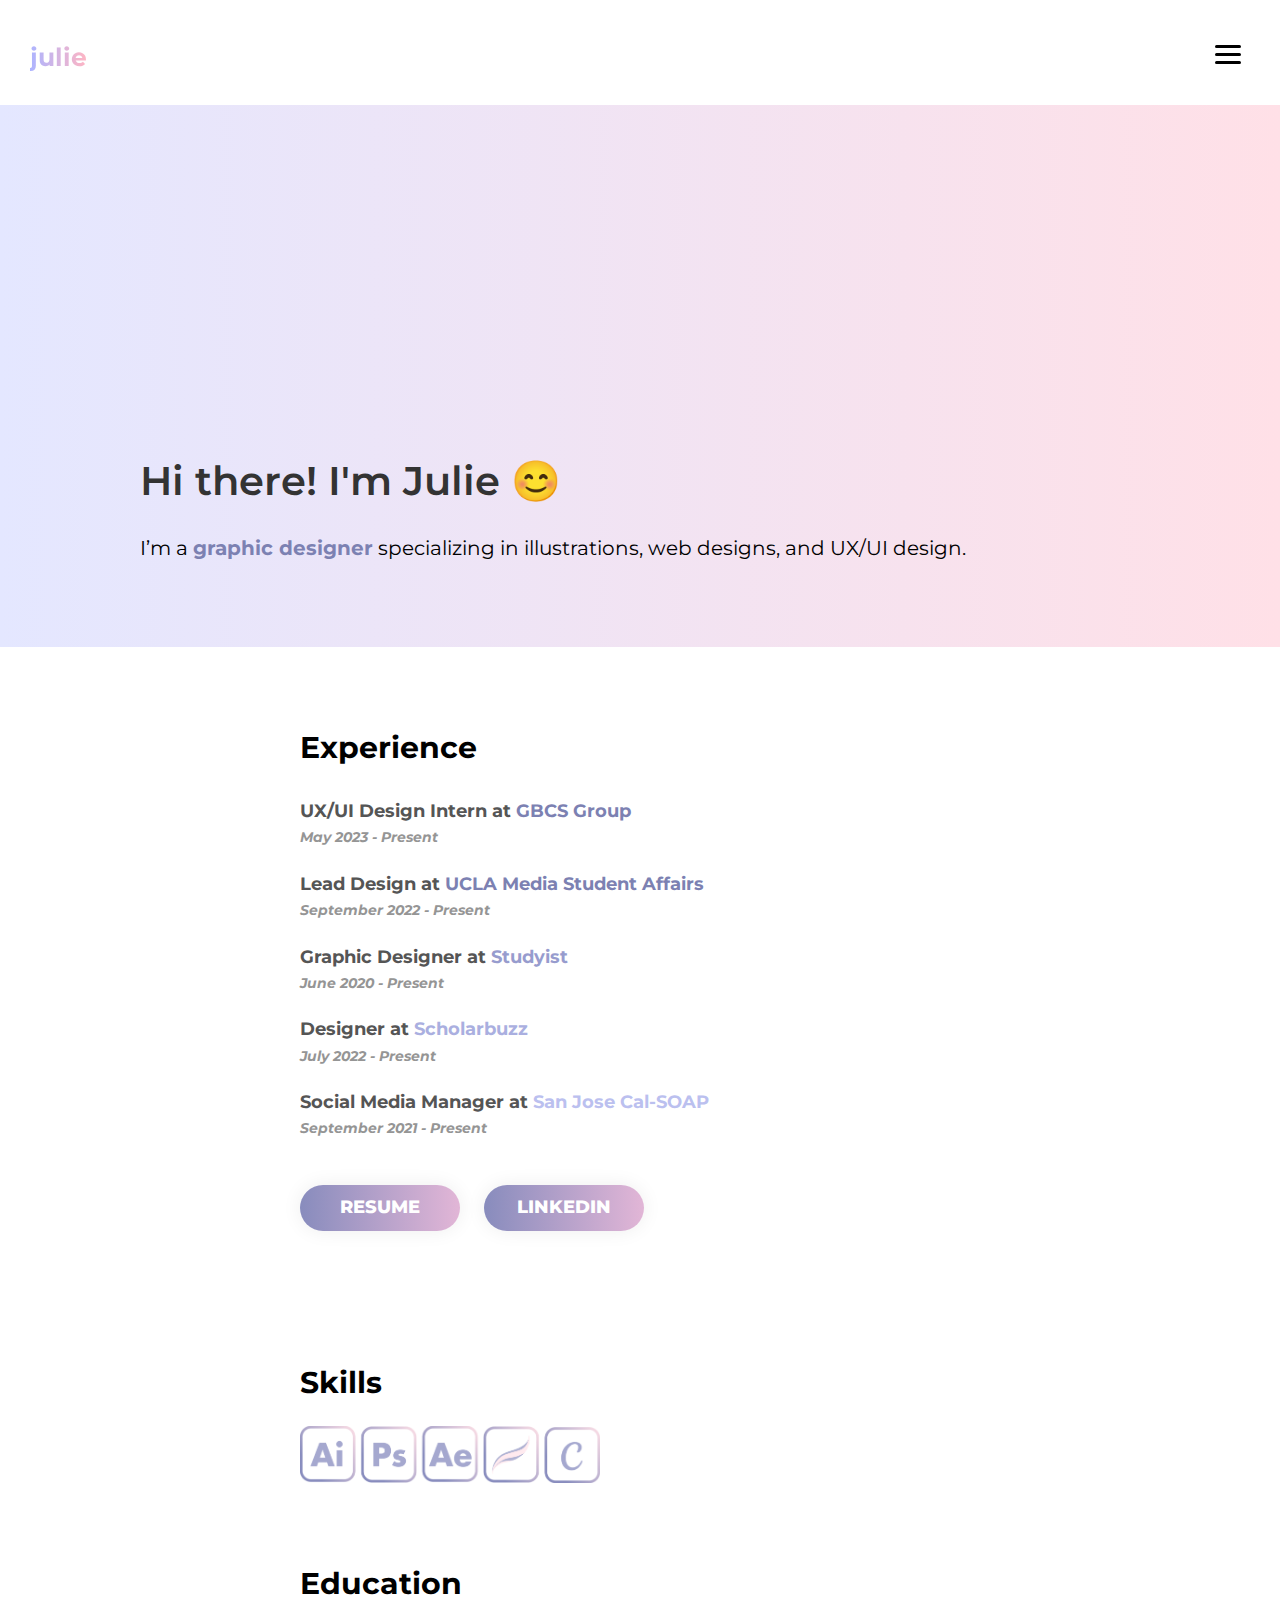
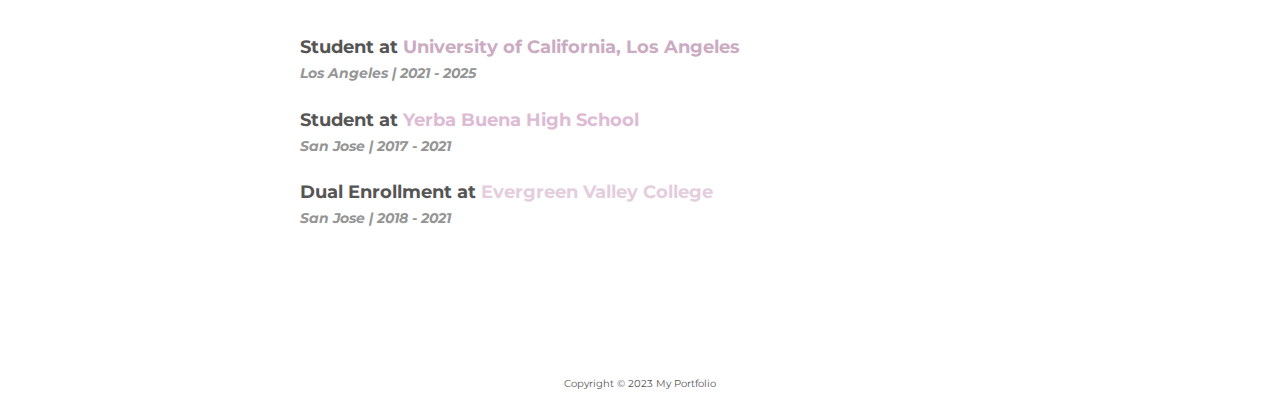
==== commit 04bae266: "Add files via upload" ====
--- a/about.html
+++ b/about.html
@@ -120,11 +120,19 @@
 
 	<div class="about-boxes">
 
-
-
-		<div class="about-detail">
-
-			Designer at
+		<div class="about-detail">
+
+			UX/UI Design Intern at
+			<span style="color: #7C81B2">GBCS Group</span><br>
+			<span style="color: #959595"><small><em>May 2023 - Present</em></small></span>
+
+		</div>
+
+		<br>
+
+		<div class="about-detail">
+
+			Lead Design at
 			<span style="color: #7C81B2">UCLA Media Student Affairs</span><br>
 			<span style="color: #959595"><small><em>September 2022 - Present</em></small></span>
 
@@ -154,7 +162,7 @@
 
 		<div class="about-detail">
 
-			College Success Advisor at
+			Social Media Manager at
 			<span style="color: #BBC0EF">San Jose Cal-SOAP</span><br>
 			<span style="color: #959595"><small><em>September 2021 - Present</em></small></span>
 
@@ -166,7 +174,7 @@
 	</div>
 
 
-		<a class="gradient-button gradient-button-1" a href="Julie_Phan_Resume.pdf" target="_blank">Resume</a>
+		<a class="gradient-button gradient-button-1" a href="https://drive.google.com/file/d/1z9_PJQtS-PyBP9RYZI1H6E5uyDSLS0l6/view?usp=sharing" target="_blank">Resume</a>
 		<a class="gradient-button gradient-button-2" a href="https://www.linkedin.com/in/juliephan12/" target="_blank">Linkedin</a>
 
 
@@ -268,5 +276,6 @@
 		<!-- App-->
 		<script type="text/javascript" src="assets/js/main.js"></script>
 
+
 	</body>
-</html>
+</html>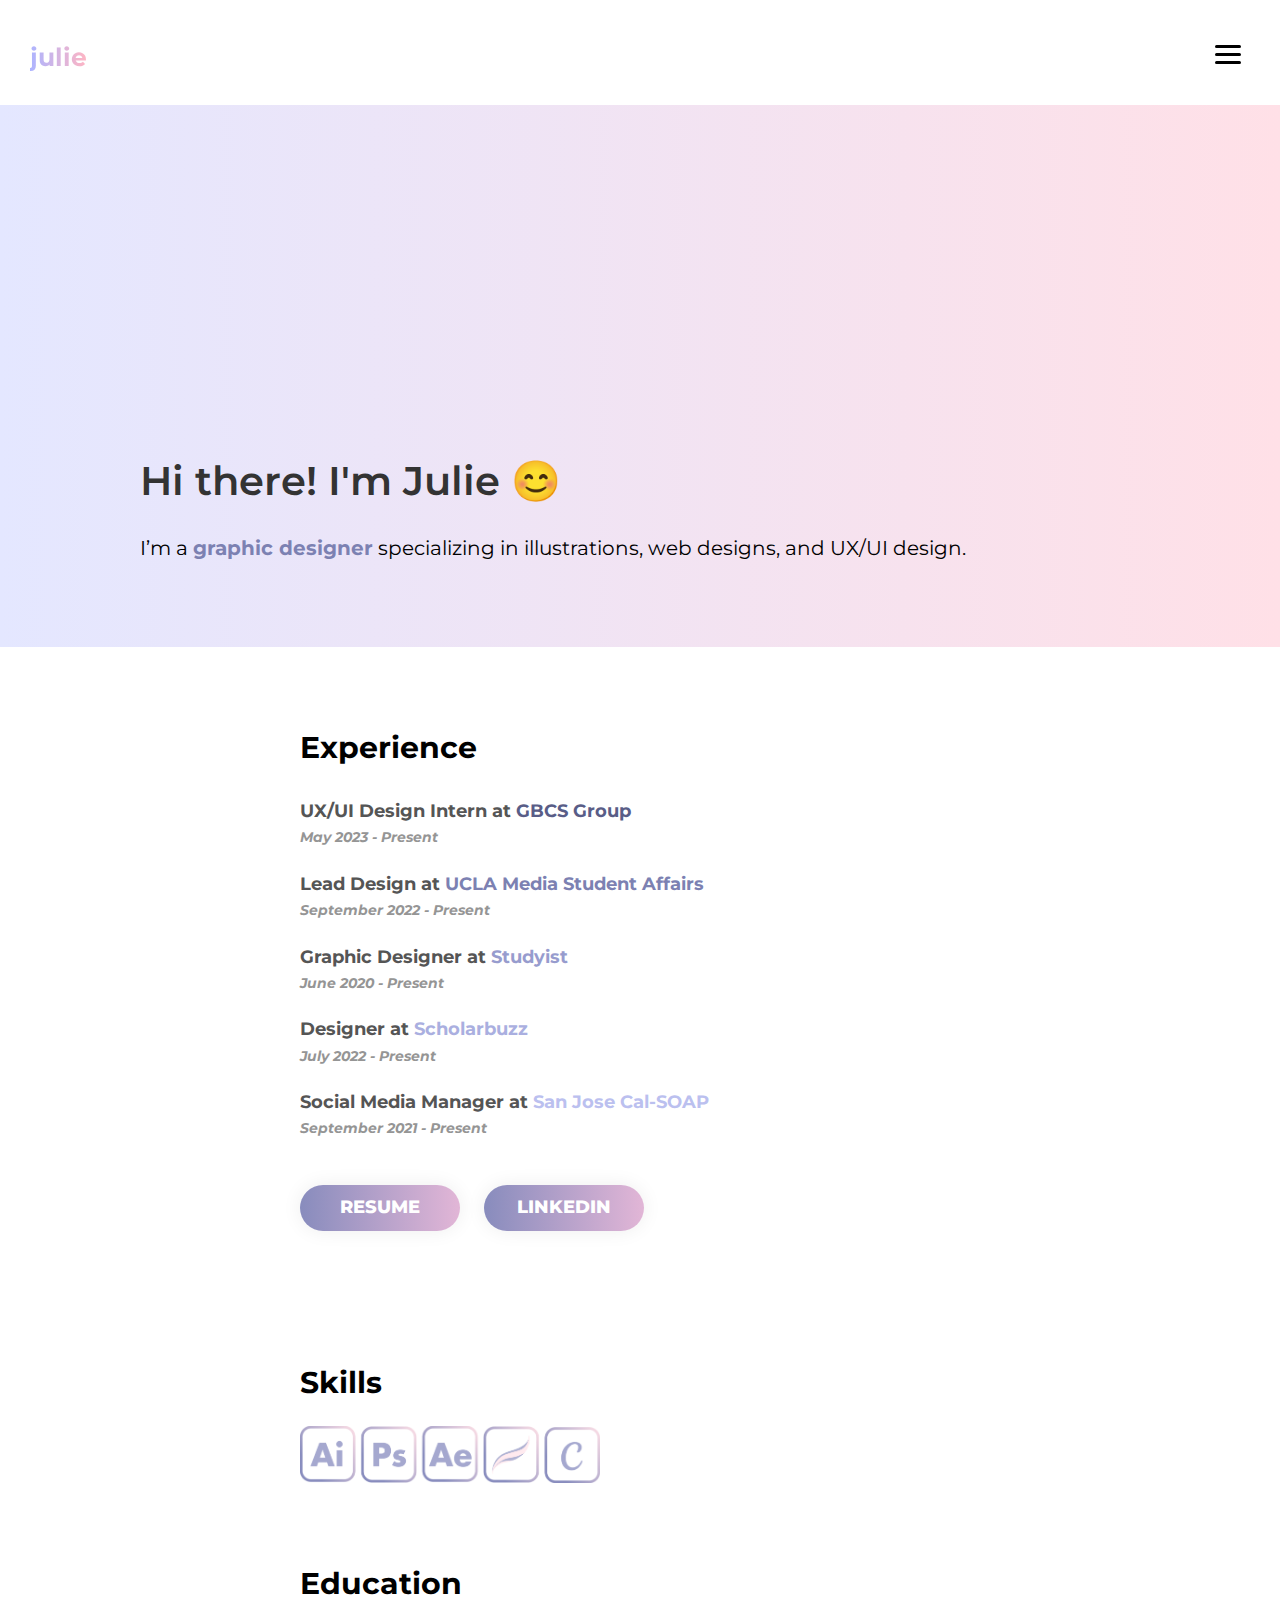
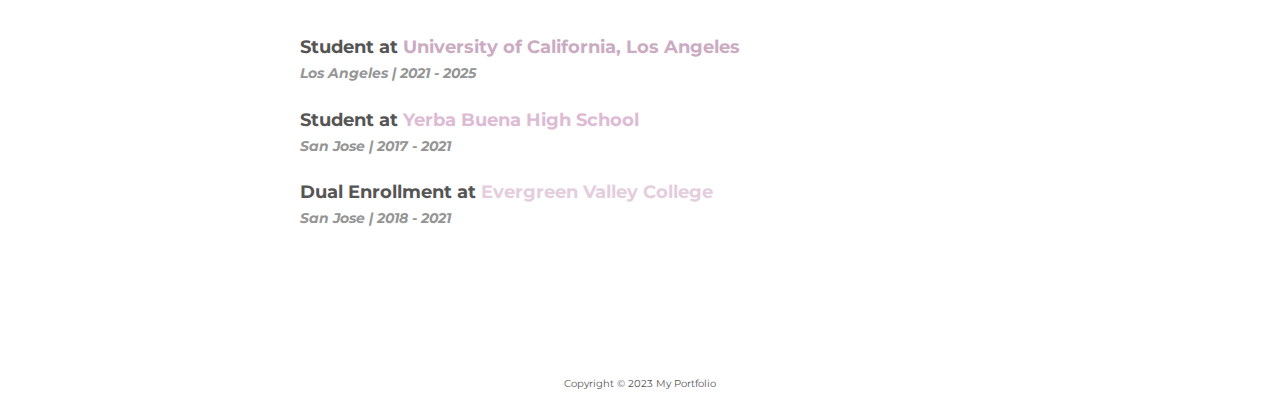
==== commit 6b4c3085: "Add files via upload" ====
--- a/about.html
+++ b/about.html
@@ -123,7 +123,7 @@
 		<div class="about-detail">
 
 			UX/UI Design Intern at
-			<span style="color: #7C81B2">GBCS Group</span><br>
+			<span style="color: #595D87">GBCS Group</span><br>
 			<span style="color: #959595"><small><em>May 2023 - Present</em></small></span>
 
 		</div>
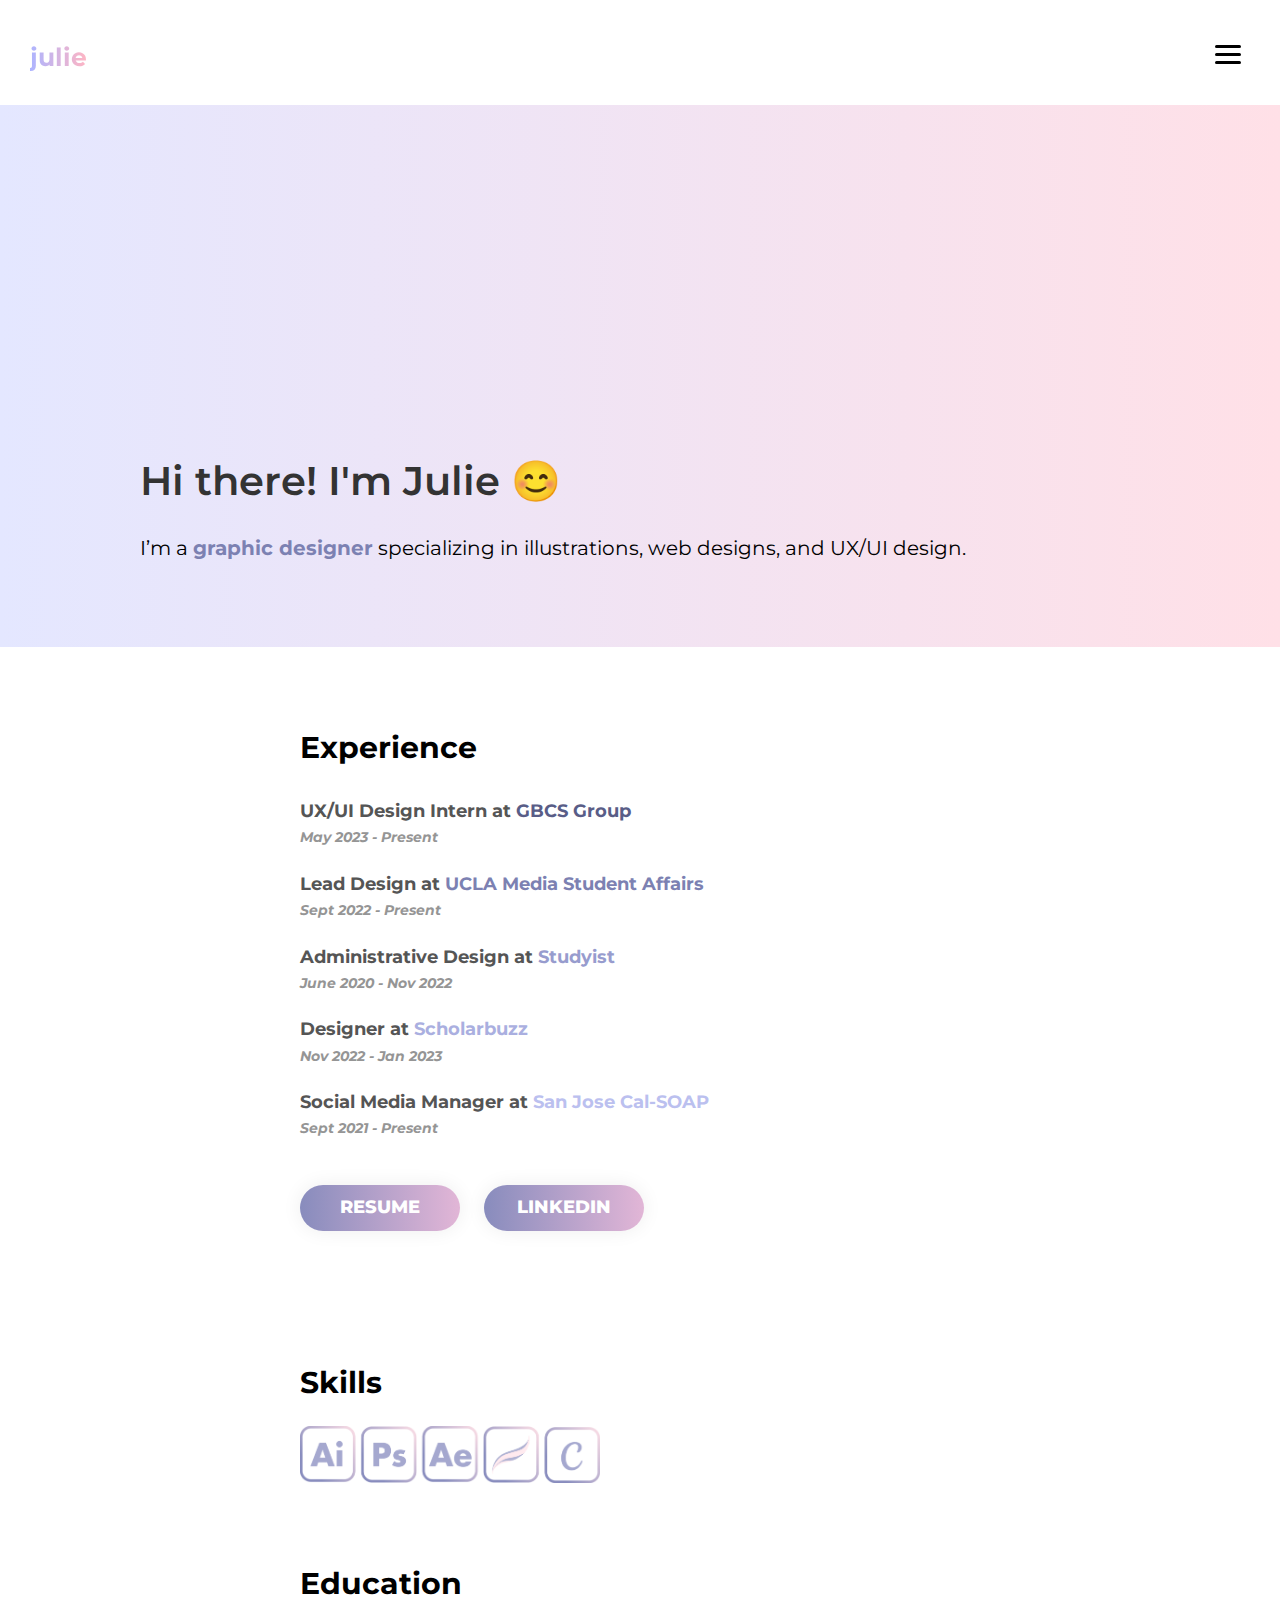
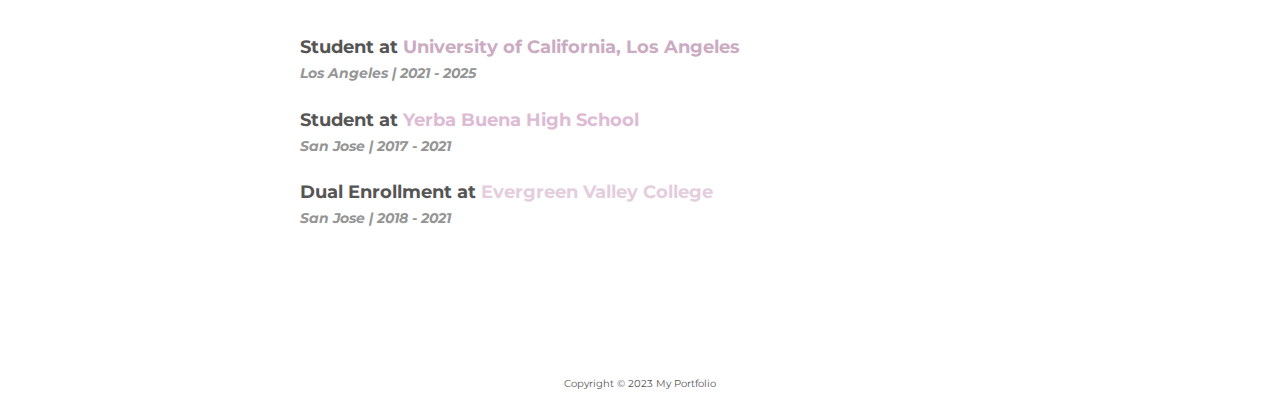
==== commit 9ba6fd6d: "Add files via upload" ====
--- a/about.html
+++ b/about.html
@@ -134,17 +134,17 @@
 
 			Lead Design at
 			<span style="color: #7C81B2">UCLA Media Student Affairs</span><br>
-			<span style="color: #959595"><small><em>September 2022 - Present</em></small></span>
-
-		</div>
-
-		<br>
-
-		<div class="about-detail">
-
-			Graphic Designer at 
+			<span style="color: #959595"><small><em>Sept 2022 - Present</em></small></span>
+
+		</div>
+
+		<br>
+
+		<div class="about-detail">
+
+			Administrative Design at 
 			<span style="color: #979CCE">Studyist</span><br>
-			<span style="color: #959595"><small><em>June 2020 - Present</em></small></span>
+			<span style="color: #959595"><small><em>June 2020 - Nov 2022</em></small></span>
 
 		</div>
 
@@ -154,7 +154,7 @@
 
 			Designer at
 			<span style="color: #AAAFE0">Scholarbuzz</span><br>
-			<span style="color: #959595"><small><em>July 2022 - Present</em></small></span>
+			<span style="color: #959595"><small><em>Nov 2022 - Jan 2023</em></small></span>
 
 		</div>
 
@@ -164,7 +164,7 @@
 
 			Social Media Manager at
 			<span style="color: #BBC0EF">San Jose Cal-SOAP</span><br>
-			<span style="color: #959595"><small><em>September 2021 - Present</em></small></span>
+			<span style="color: #959595"><small><em>Sept 2021 - Present</em></small></span>
 
 		</div>
 
@@ -174,7 +174,7 @@
 	</div>
 
 
-		<a class="gradient-button gradient-button-1" a href="https://drive.google.com/file/d/1z9_PJQtS-PyBP9RYZI1H6E5uyDSLS0l6/view?usp=sharing" target="_blank">Resume</a>
+		<a class="gradient-button gradient-button-1" a href="https://drive.google.com/file/d/1j0DH9e3lzJ-9-e7Oz1swewcJv96_zjLf/view?usp=sharing" target="_blank">Resume</a>
 		<a class="gradient-button gradient-button-2" a href="https://www.linkedin.com/in/juliephan12/" target="_blank">Linkedin</a>
 
 
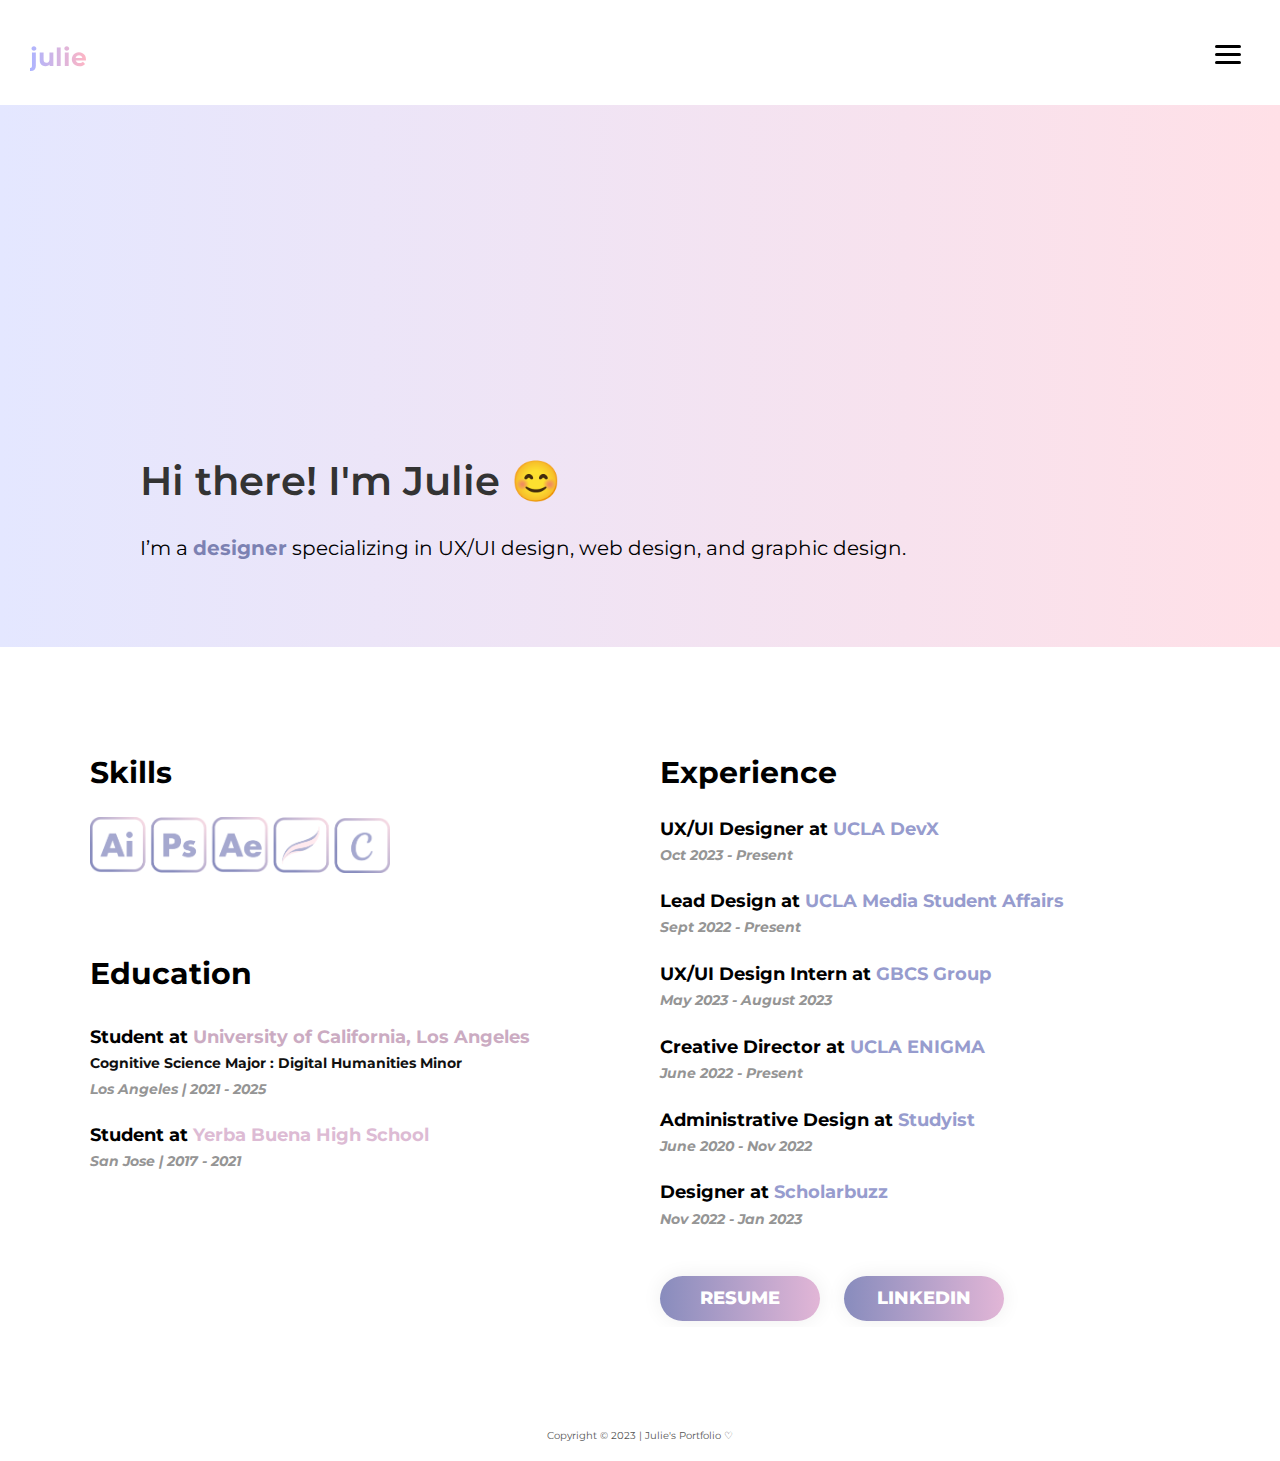
==== commit 219eb478: "Add files via upload" ====
--- a/about.html
+++ b/about.html
@@ -95,7 +95,7 @@
 
 					<h3 class="about__title"><br>Hi there! I'm Julie &#128522</h3>
 					<br>
-					<p class="about__text">I’m a <span style="color: #7C81B2"><strong>graphic designer</strong></span> specializing in illustrations, web designs, and UX/UI design. 
+					<p class="about__text">I’m a <span style="color: #7C81B2"><strong>designer</strong></span> specializing in UX/UI design, web design, and graphic design. 
 
 					<br>	
 
@@ -112,29 +112,103 @@
 
 <section class="bg-white">
 
-<div class="big-box">
-
-
-<section class="about-huge-text">Experience</section>
+
+<div class="container">
+
+
+<section id="column-l">
+
+	<section class="about-huge-text">Skills</section>
+
+<br>
+
+		<img class="resize" src="assets/img/skills-logo.png" >
+
+
+
+<section class="about-huge-text">Education</section>
 
 
 	<div class="about-boxes">
 
+
+
+		<div class="about-detail">
+
+			Student at
+			<span style="color: #CBABC2">University of California, Los Angeles</span><br>
+			<span style="color: #111"><small>Cognitive Science Major : Digital Humanities Minor</small></span><br>
+			<span style="color: #959595"><small><em>Los Angeles | 2021 - 2025</em></small></span>
+
+		</div>
+
+		<br>
+
+		<div class="about-detail">
+
+			Student at
+			<span style="color: #DDBBD4">Yerba Buena High School</span><br>
+			<span style="color: #959595"><small><em>San Jose | 2017 - 2021</em></small></span>
+
+		</div>
+
+		<br>
+		<br>
+
+	</div>
+
+
+</section>
+
+
+
+<section id="column-r">
+
+
+	<div class="about-boxes">
+
+		<section class="about-huge-text">Experience</section>
+
+		<br>
+
+		<div class="about-detail">
+
+			UX/UI Designer at
+			<span style="color: #979CCE">UCLA DevX</span><br>
+			<span style="color: #959595"><small><em>Oct 2023 - Present</em></small></span>
+			</small></span>
+
+
+		</div>
+
+		<br>
+
+		<div class="about-detail">
+
+			Lead Design at
+			<span style="color: #979CCE">UCLA Media Student Affairs</span><br>
+			<span style="color: #959595"><small><em>Sept 2022 - Present</em></small></span>
+
+		</div>
+
+		<br>
+
 		<div class="about-detail">
 
 			UX/UI Design Intern at
-			<span style="color: #595D87">GBCS Group</span><br>
-			<span style="color: #959595"><small><em>May 2023 - Present</em></small></span>
-
-		</div>
-
-		<br>
-
-		<div class="about-detail">
-
-			Lead Design at
-			<span style="color: #7C81B2">UCLA Media Student Affairs</span><br>
-			<span style="color: #959595"><small><em>Sept 2022 - Present</em></small></span>
+			<span style="color: #979CCE">GBCS Group</span><br>
+			<span style="color: #959595"><small><em>May 2023 - August 2023</em></small></span><br>
+
+
+		</div>
+
+		<br>
+
+		<div class="about-detail">
+
+			Creative Director at
+			<span style="color: #979CCE">UCLA ENIGMA</span><br>
+			<span style="color: #959595"><small><em>June 2022 - Present</em></small></span>
 
 		</div>
 
@@ -153,102 +227,42 @@
 		<div class="about-detail">
 
 			Designer at
-			<span style="color: #AAAFE0">Scholarbuzz</span><br>
+			<span style="color: #979CCE">Scholarbuzz</span><br>
 			<span style="color: #959595"><small><em>Nov 2022 - Jan 2023</em></small></span>
 
 		</div>
 
 		<br>
-
-		<div class="about-detail">
-
-			Social Media Manager at
-			<span style="color: #BBC0EF">San Jose Cal-SOAP</span><br>
-			<span style="color: #959595"><small><em>Sept 2021 - Present</em></small></span>
-
-		</div>
-
-		<br>
 		<br>
 
 	</div>
 
 
-		<a class="gradient-button gradient-button-1" a href="https://drive.google.com/file/d/1j0DH9e3lzJ-9-e7Oz1swewcJv96_zjLf/view?usp=sharing" target="_blank">Resume</a>
-		<a class="gradient-button gradient-button-2" a href="https://www.linkedin.com/in/juliephan12/" target="_blank">Linkedin</a>
-
-
-
-<br>
-<br>
-<br>
-
-
-
-<section class="about-huge-text">Skills</section>
-
-<br>
-
-		<img class="resize" src="assets/img/skills-logo.png" >
-
-
-
-<section class="about-huge-text">Education</section>
-
-
-	<div class="about-boxes">
-
-
-
-		<div class="about-detail">
-
-			Student at
-			<span style="color: #CBABC2">University of California, Los Angeles</span><br>
-			<span style="color: #959595"><small><em>Los Angeles | 2021 - 2025</em></small></span>
-
-		</div>
-
-		<br>
-
-		<div class="about-detail">
-
-			Student at
-			<span style="color: #DDBBD4">Yerba Buena High School</span><br>
-			<span style="color: #959595"><small><em>San Jose | 2017 - 2021</em></small></span>
-
-		</div>
-
-		<br>
-
-		<div class="about-detail">
-
-			Dual Enrollment at
-			<span style="color: #E4CEDE">Evergreen Valley College</span><br>
-			<span style="color: #959595"><small><em>San Jose | 2018 - 2021</em></small></span>
-
-		</div>
-
-		<br>
-		<br>
-
-	</div>
-
-
+	<a class="gradient-button gradient-button-1" a href="https://drive.google.com/file/d/1wm268yUm3VM6XXeG8847CK8Q_46TnNto/view?usp=sharing" target="_blank">Resume</a>
+	<a class="gradient-button gradient-button-2" a href="https://www.linkedin.com/in/juliephan12/" target="_blank">Linkedin</a>
+
+</section>
 
 </div>
-			<!-- footer -->
-
-			<br>
-			<br>
-			<br>
-			<br>
-
-			<footer id="main-footer">
-				<p>Copyright &copy; 2023 My Portfolio</p>
-
-			</footer>
-
-
+
+
+
+
+</div>
+
+
+<!-- footer -->
+
+	<br>
+	<br>
+	<br>
+	<br>
+
+	<footer id="main-footer">
+
+		<p>Copyright &copy; 2023 | Julie's Portfolio ♡</p>
+
+	</footer>
 
 </section>
 
--- a/assets/css/about.css
+++ b/assets/css/about.css
@@ -837,7 +837,7 @@
 
 .header.is-scroll {
     top: 0;
-    box-shadow: 0 2px 92px 0 rgba(0, 0, 0, .18);
+    box-shadow: 0 2px 92px 0 rgba(0, 0, 0, 0);
 }
 
 .header__inner {
@@ -1287,3 +1287,22 @@
     width: 300px;
     height: auto;
 }
+
+
+#column-l{
+    float: left;
+    width: 50%;
+    color: #000;
+    padding-left: 20px;
+    padding-right: 10px;
+    margin-top: 25px;
+}
+
+#column-r{
+    float: right;
+    width: 50%;
+    color: #000;
+    padding-left: 20px;
+    padding-right: 40px;
+    margin-top: 25px;
+}
